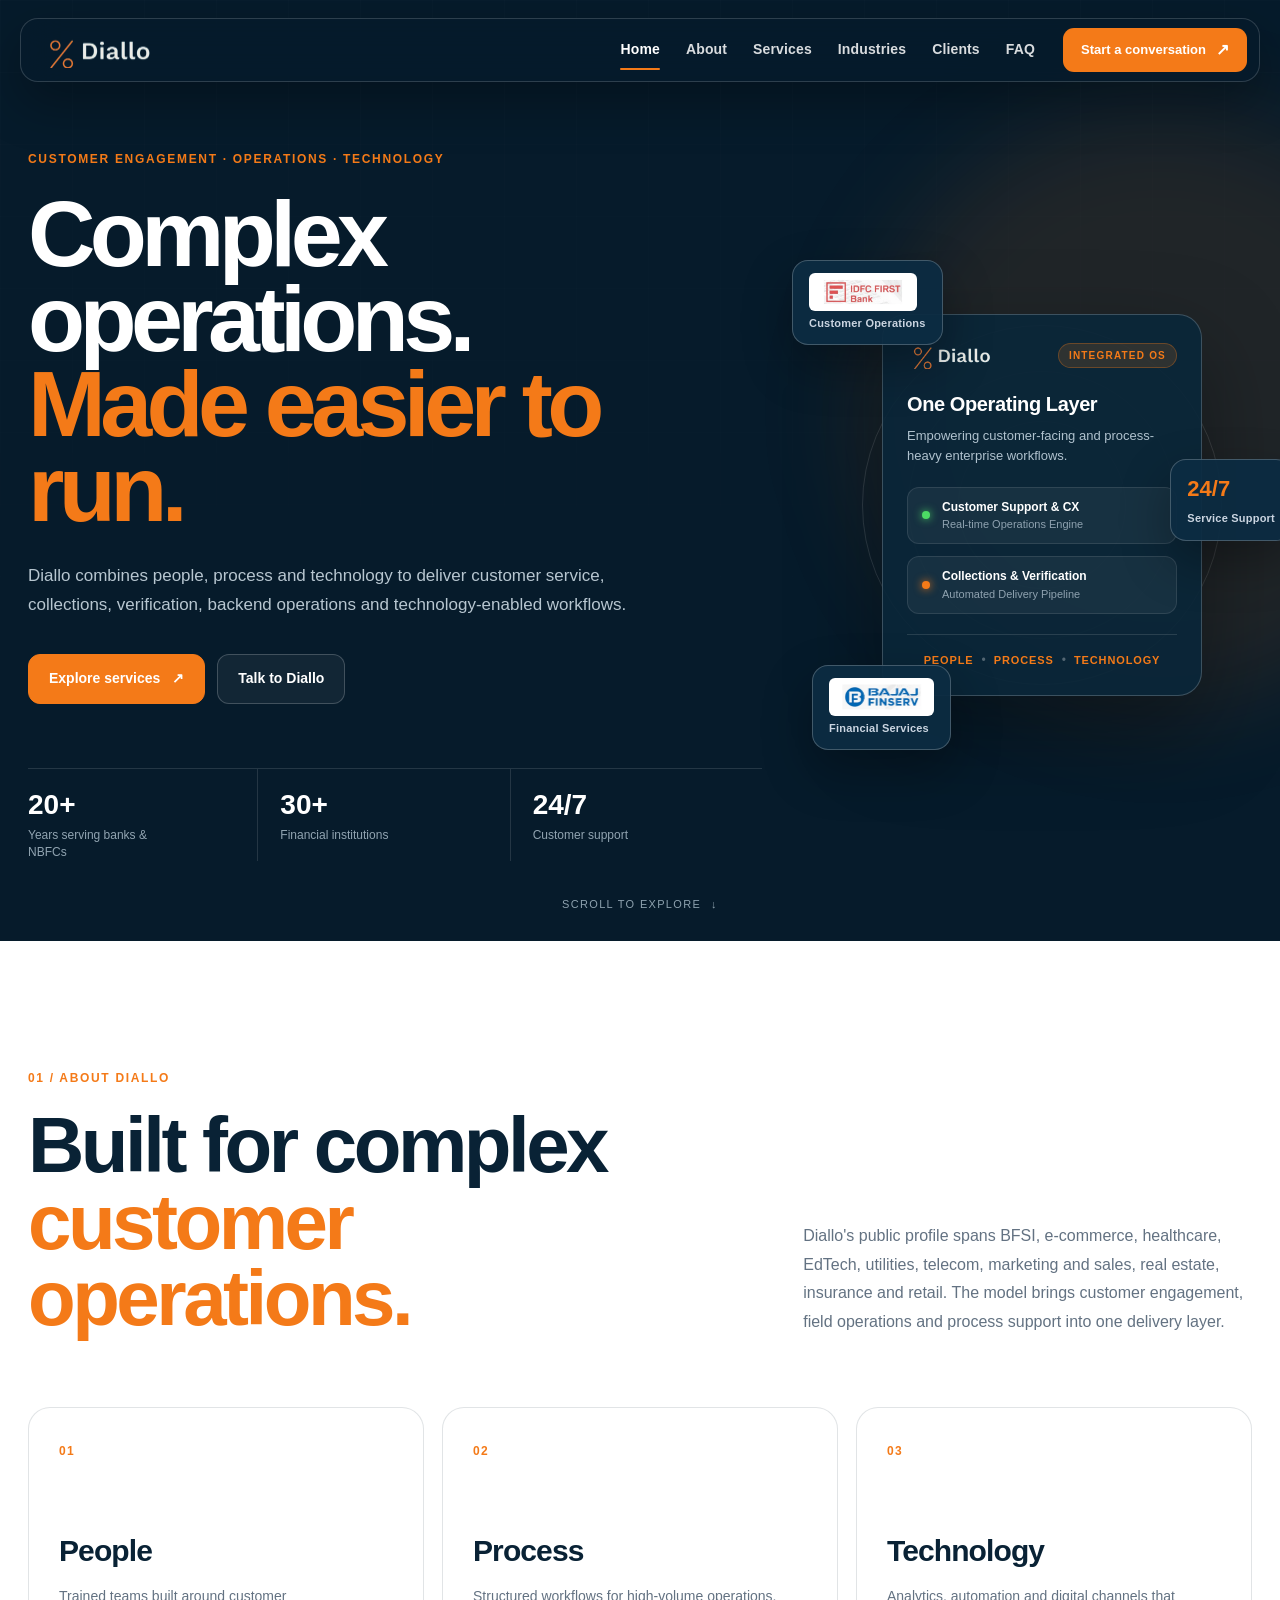
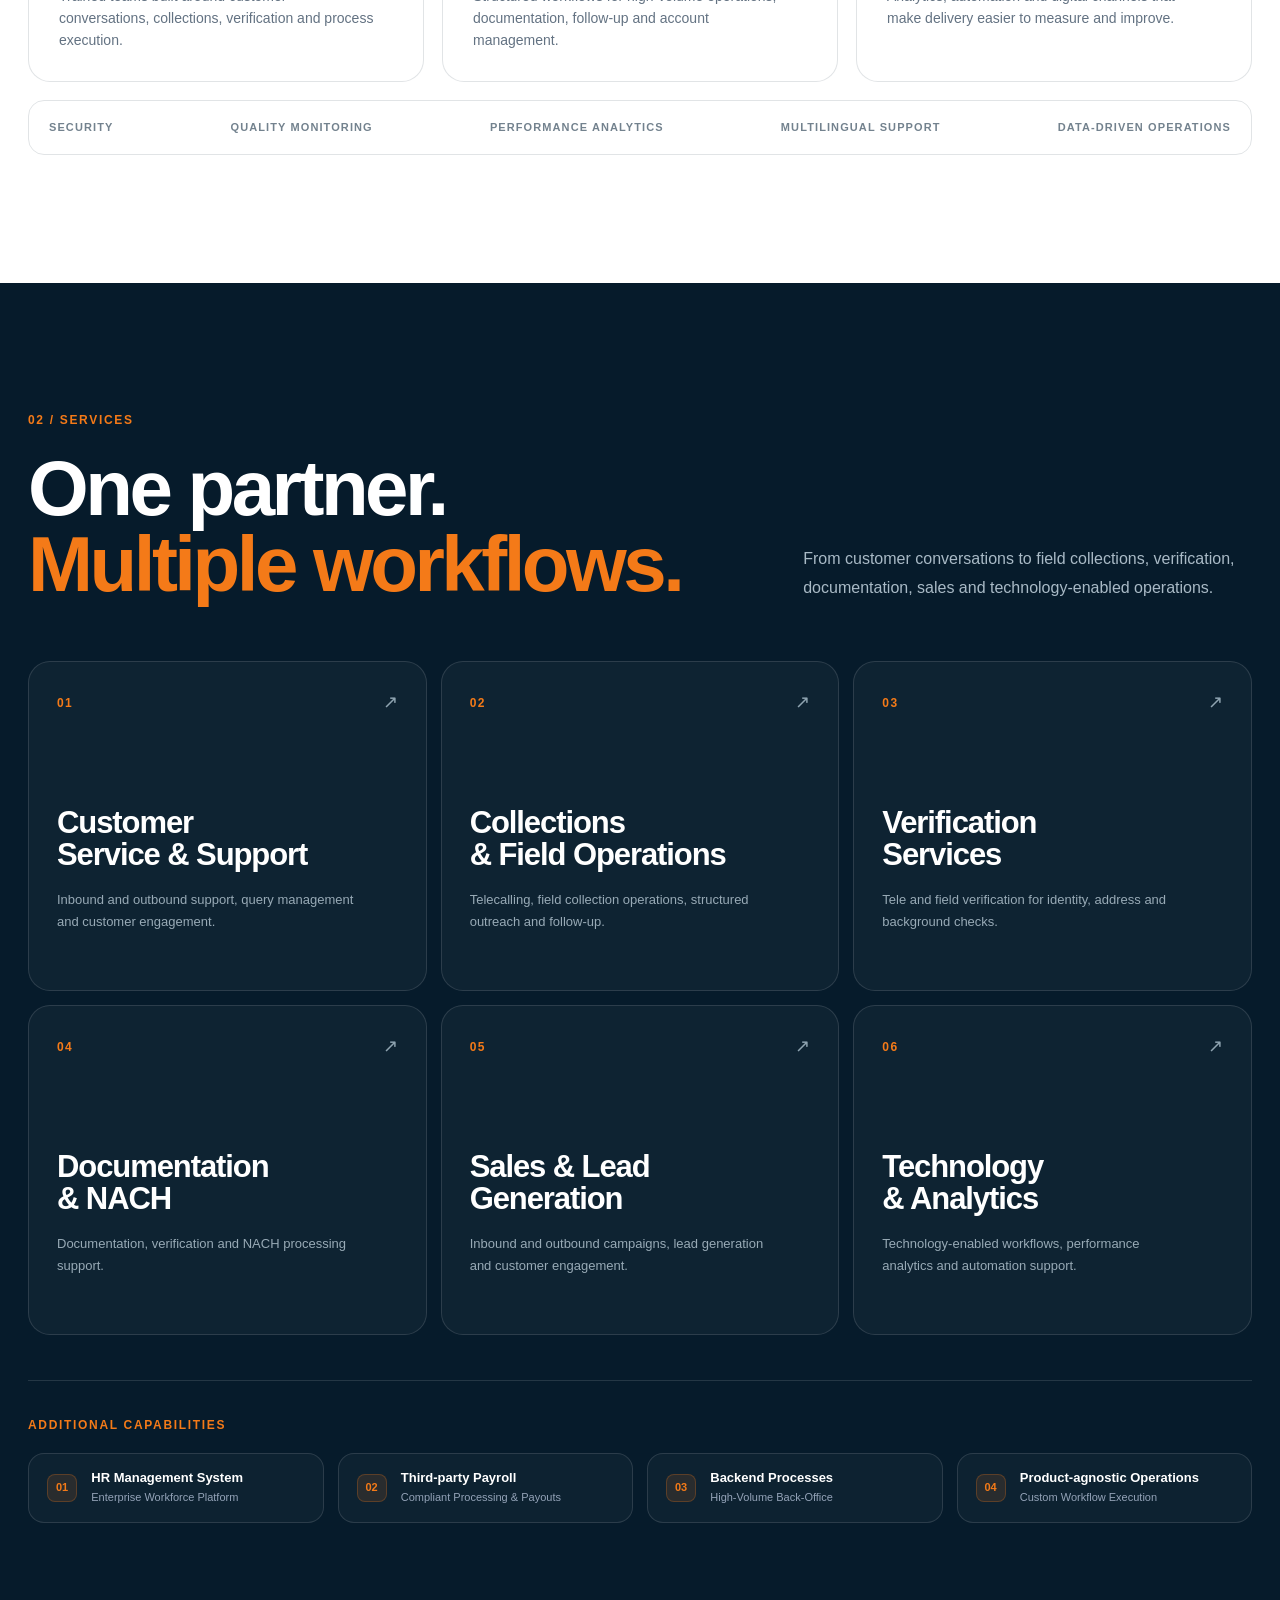
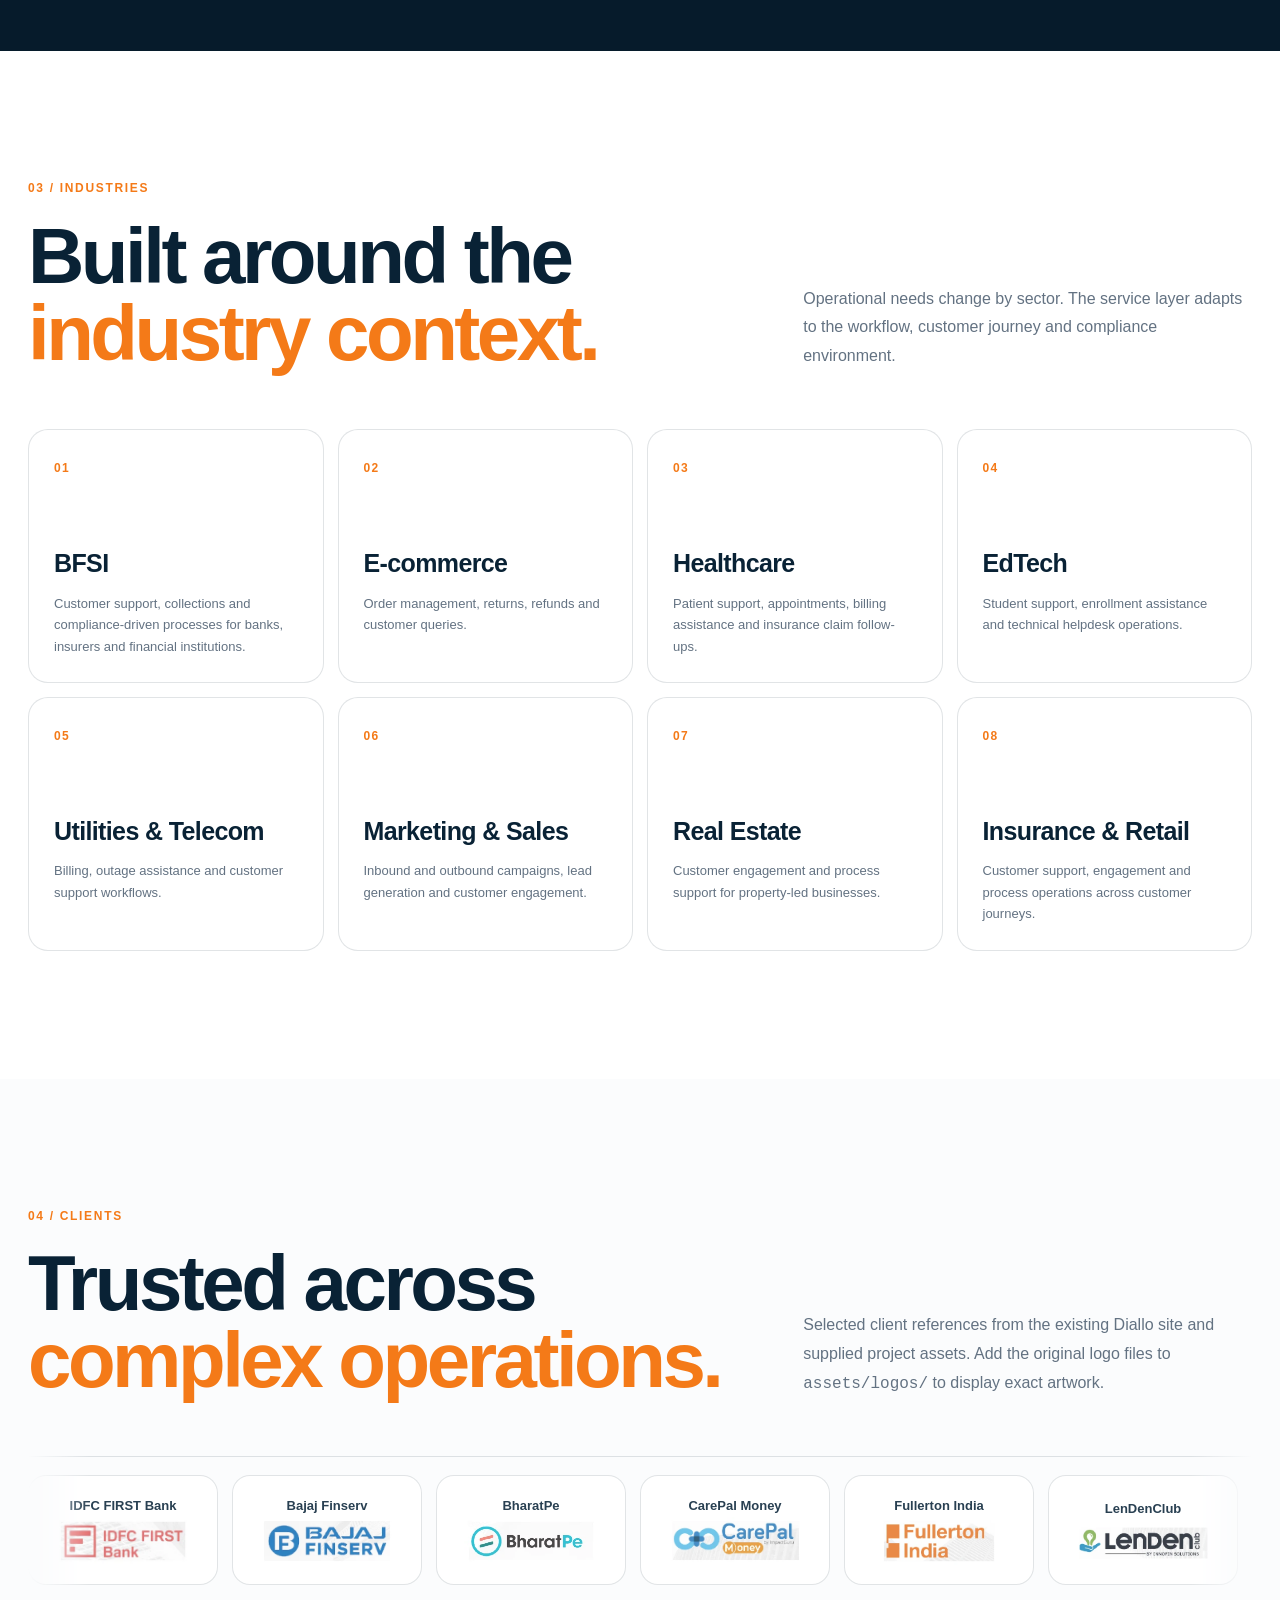
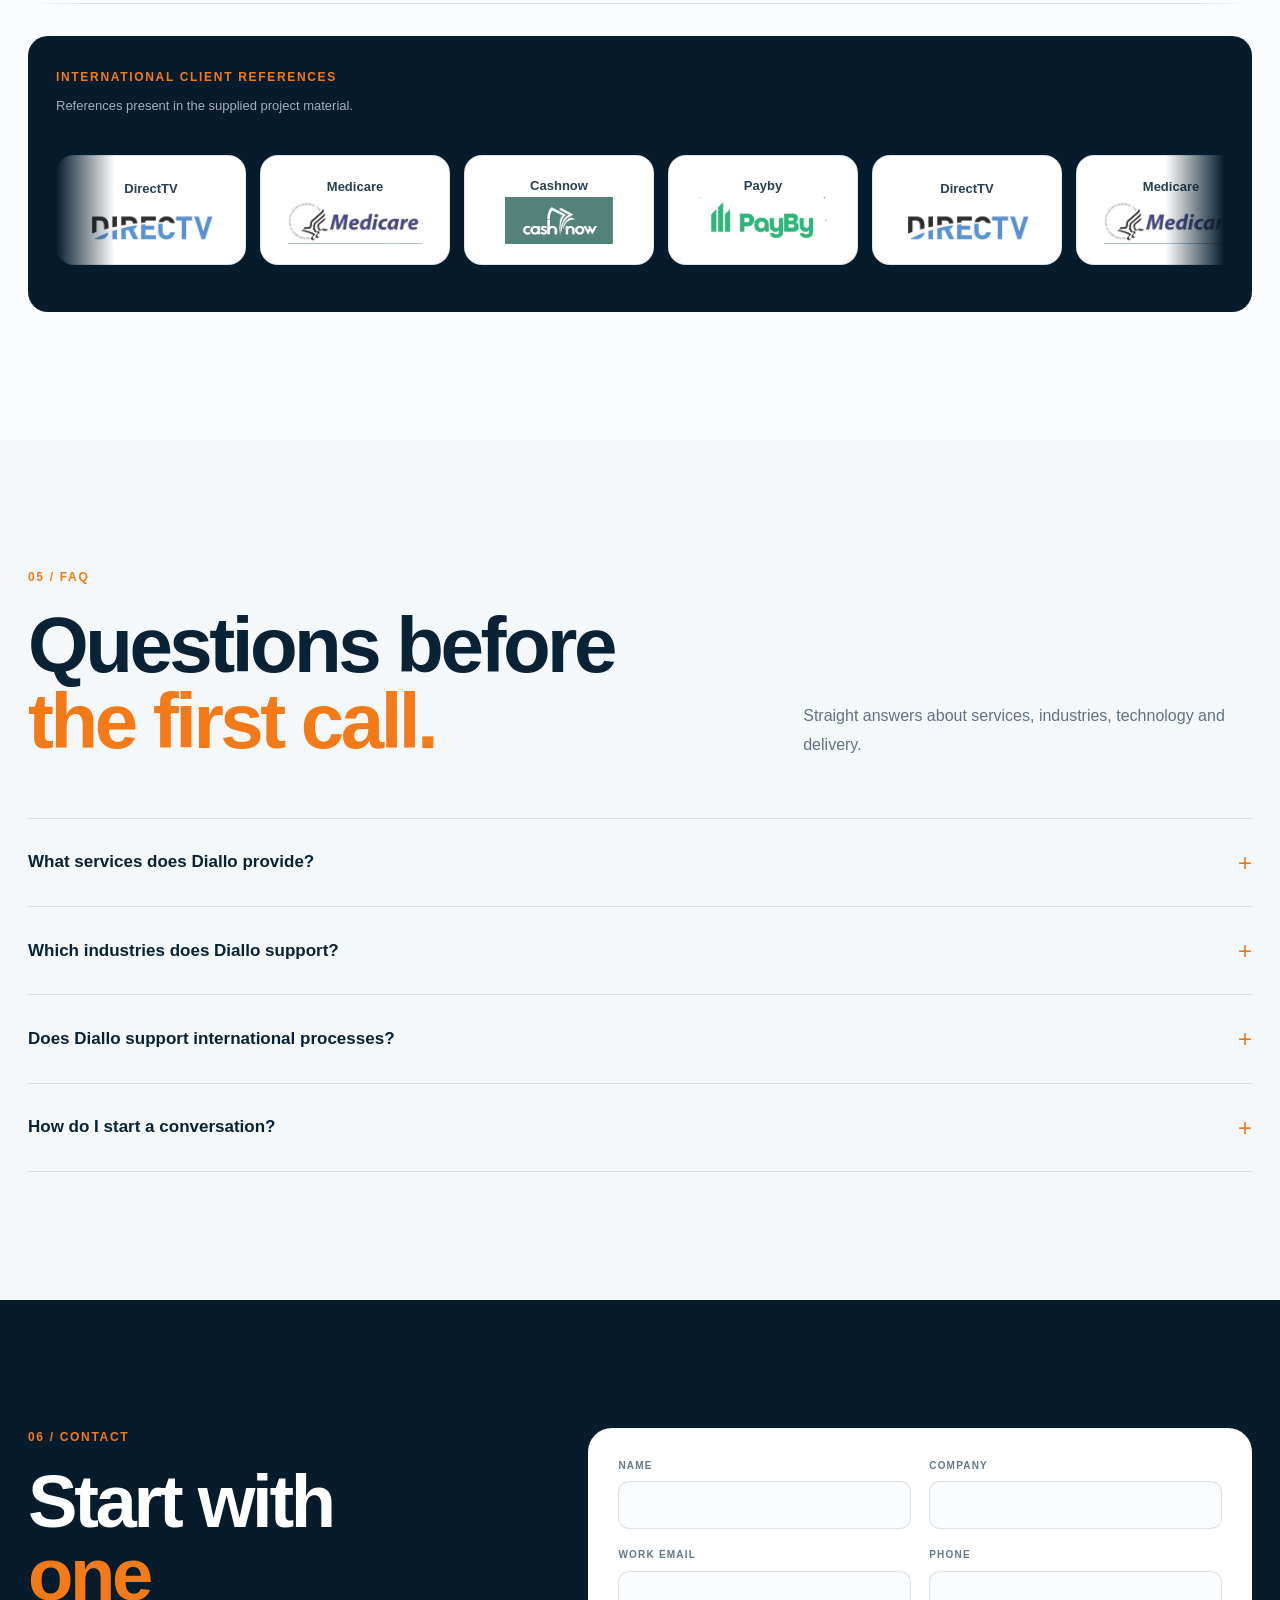
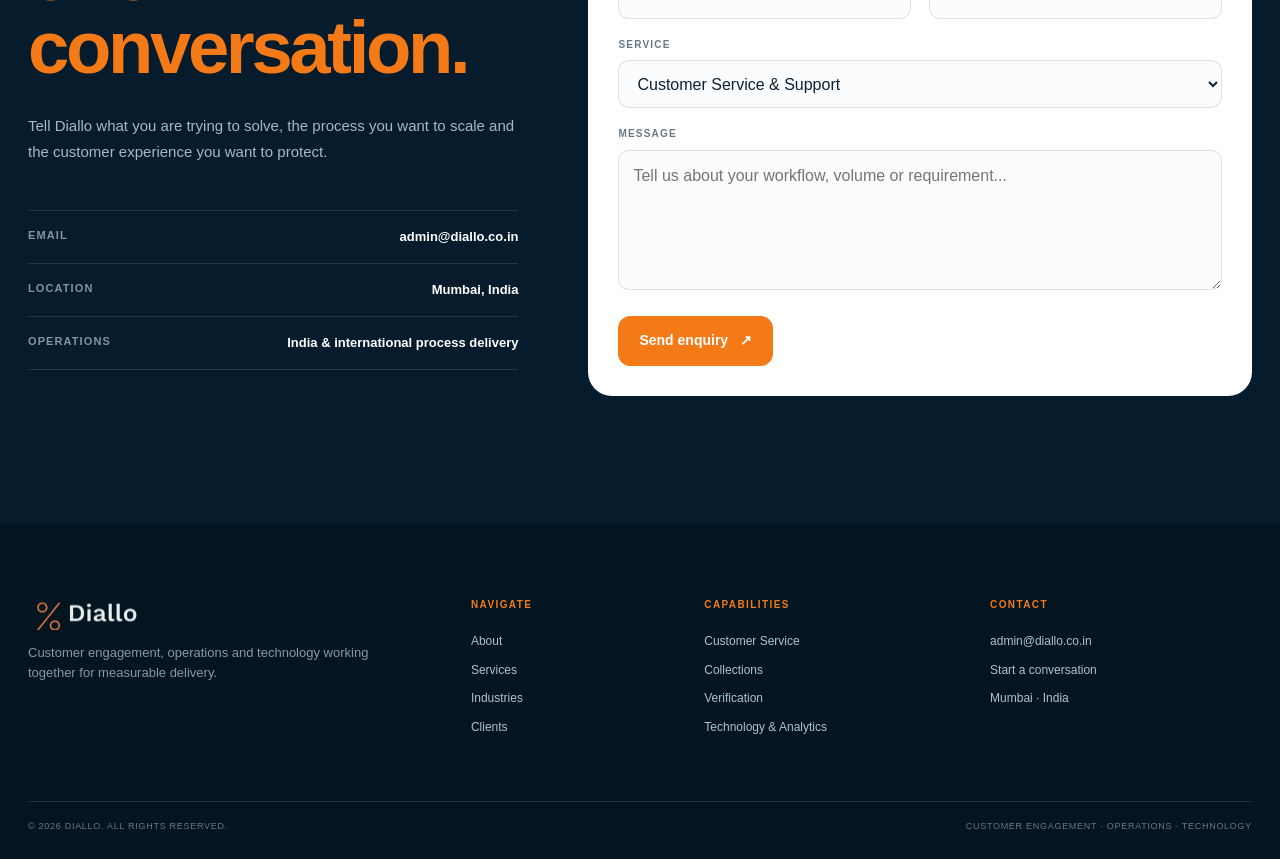
==== index.html @ 131e51a1 "first commit" ====
<!doctype html>
<html lang="en">

<head>
  <meta charset="utf-8">
  <meta name="viewport" content="width=device-width,initial-scale=1">
  <meta name="description"
    content="Diallo delivers customer engagement, collections, verification, back-office and technology-enabled BPO operations across India and international processes.">
  <meta name="theme-color" content="#061b2b">
  <meta property="og:title" content="Diallo | Customer Engagement & Operations">
  <meta property="og:description"
    content="Customer engagement, operations and technology working together for measurable delivery.">
  <meta property="og:type" content="website">
  <title>Diallo | Customer Engagement & Operations</title>
  <link rel="icon" href="assets/diallo-favicon.svg">
  <link rel="preconnect" href="https://fonts.googleapis.com">
  <link rel="preconnect" href="https://fonts.gstatic.com" crossorigin>
  <link href="https://fonts.googleapis.com/css2?family=Plus+Jakarta+Sans:wght@400;500;600;700;800&display=swap" rel="stylesheet">
  <link rel="stylesheet" href="css/style.css">
</head>

<body>
  <div class="loader" aria-hidden="true">
    <div class="loader-inner">
      <div class="wordmark">DIALLO<span>.</span></div>
      <div class="loader-line"><i></i></div>
    </div>
  </div>

  <header class="site-header">
    <nav class="nav-shell" aria-label="Primary navigation">
      <a class="brand" href="#home" aria-label="Diallo home">
        <img src="assets/company-logos/diallo-logo-light.png" alt="Diallo">
      </a>

      <div class="nav-links">
        <a href="#home" data-scroll="home">Home</a>
        <a href="#about" data-scroll="about">About</a>
        <a href="#services" data-scroll="services">Services</a>
        <a href="#industries" data-scroll="industries">Industries</a>
        <a href="#clients" data-scroll="clients">Clients</a>
        <a href="#faq" data-scroll="faq">FAQ</a>
      </div>

      <a class="nav-cta" href="#contact">Start a conversation <span>↗</span></a>

      <button class="menu-button" type="button" aria-label="Open navigation" aria-expanded="false">
        <span></span><span></span><span></span>
      </button>
    </nav>
  </header>

  <div class="mobile-nav" aria-hidden="true">
    <button class="mobile-close" type="button" aria-label="Close navigation">×</button>
    <a href="#home">Home</a>
    <a href="#about">About</a>
    <a href="#services">Services</a>
    <a href="#industries">Industries</a>
    <a href="#clients">Clients</a>
    <a href="#faq">FAQ</a>
    <a href="#contact">Contact</a>
  </div>

  <main>
    <section id="home" class="hero">
      <div class="hero-grid"></div>
      <div class="hero-glow"></div>

      <div class="container hero-inner">
        <div class="hero-copy">
          <div class="eyebrow reveal">CUSTOMER ENGAGEMENT · OPERATIONS · TECHNOLOGY</div>
          <h1 class="hero-title reveal">
            Complex operations.<br>
            <span>Made easier to run.</span>
          </h1>
          <p class="hero-sub reveal">
            Diallo combines people, process and technology to deliver customer service,
            collections, verification, backend operations and technology-enabled workflows.
          </p>

          <div class="hero-actions reveal">
            <a class="btn btn-primary" href="#services">Explore services <span>↗</span></a>
            <a class="btn btn-ghost" href="#contact">Talk to Diallo</a>
          </div>

          <div class="hero-proof reveal">
            <div><strong>20+</strong><span>Years serving banks & NBFCs</span></div>
            <div><strong>30+</strong><span>Financial institutions</span></div>
            <div><strong>24/7</strong><span>Customer support</span></div>
          </div>
        </div>

        <div class="hero-side" aria-hidden="true">
          <div class="hero-orbit"></div>
          
          <div class="float-card float-card-one">
            <img src="assets/logos/idfc-first-bank.webp" alt="">
            <small>Customer Operations</small>
          </div>
          
          <div class="float-card float-card-two">
            <strong>24/7</strong>
            <small>Service Support</small>
          </div>
          
          <div class="float-card float-card-three">
            <img src="assets/logos/bajaj-finserv.webp" alt="">
            <small>Financial Services</small>
          </div>

          <div class="hero-panel">
            <div class="panel-header">
              <img src="assets/logos/diallo-light.png" alt="Diallo Logo" class="panel-logo">
              <span class="panel-badge">INTEGRATED OS</span>
            </div>
            <div class="panel-content">
              <div class="panel-title">One Operating Layer</div>
              <p class="panel-desc">Empowering customer-facing and process-heavy enterprise workflows.</p>
              
              <div class="panel-metrics">
                <div class="metric-item">
                  <span class="metric-status status-active"></span>
                  <div class="metric-info">
                    <strong>Customer Support & CX</strong>
                    <small>Real-time Operations Engine</small>
                  </div>
                </div>
                <div class="metric-item">
                  <span class="metric-status status-orange"></span>
                  <div class="metric-info">
                    <strong>Collections & Verification</strong>
                    <small>Automated Delivery Pipeline</small>
                  </div>
                </div>
              </div>
            </div>
            <div class="panel-rule"></div>
            <div class="panel-footer">
              <span class="pillar-tag">People</span>
              <span class="pillar-dot">•</span>
              <span class="pillar-tag">Process</span>
              <span class="pillar-dot">•</span>
              <span class="pillar-tag">Technology</span>
            </div>
          </div>
        </div>
      </div>

      <a class="scroll-cue" href="#about" aria-label="Scroll to About">Scroll to explore <span>↓</span></a>
    </section>

    <section id="about" class="section about-section">
      <div class="container">
        <div class="section-intro">
          <div>
            <div class="eyebrow reveal">01 / ABOUT DIALLO</div>
            <h2 class="section-title reveal">Built for complex<br><span>customer operations.</span></h2>
          </div>
          <p class="section-lead reveal">
            Diallo's public profile spans BFSI, e-commerce, healthcare, EdTech, utilities,
            telecom, marketing and sales, real estate, insurance and retail. The model brings
            customer engagement, field operations and process support into one delivery layer.
          </p>
        </div>

        <div class="about-grid">
          <article class="about-feature reveal">
            <span>01</span>
            <h3>People</h3>
            <p>Trained teams built around customer conversations, collections, verification and process execution.</p>
          </article>
          <article class="about-feature reveal">
            <span>02</span>
            <h3>Process</h3>
            <p>Structured workflows for high-volume operations, documentation, follow-up and account management.</p>
          </article>
          <article class="about-feature reveal">
            <span>03</span>
            <h3>Technology</h3>
            <p>Analytics, automation and digital channels that make delivery easier to measure and improve.</p>
          </article>
        </div>

        <div class="trust-strip reveal">
          <span>SECURITY</span>
          <span>QUALITY MONITORING</span>
          <span>PERFORMANCE ANALYTICS</span>
          <span>MULTILINGUAL SUPPORT</span>
          <span>DATA-DRIVEN OPERATIONS</span>
        </div>
      </div>
    </section>

    <section id="services" class="section section-dark">
      <div class="container">
        <div class="section-intro section-intro-dark">
          <div>
            <div class="eyebrow reveal">02 / SERVICES</div>
            <h2 class="section-title reveal">One partner.<br><span>Multiple workflows.</span></h2>
          </div>
          <p class="section-lead reveal">
            From customer conversations to field collections, verification, documentation,
            sales and technology-enabled operations.
          </p>
        </div>

        <div class="service-grid">
          <a class="service-card reveal" href="#contact">
            <span class="card-number">01</span><span class="card-arrow">↗</span>
            <h3>Customer<br>Service & Support</h3>
            <p>Inbound and outbound support, query management and customer engagement.</p>
          </a>
          <a class="service-card reveal" href="#contact">
            <span class="card-number">02</span><span class="card-arrow">↗</span>
            <h3>Collections<br>& Field Operations</h3>
            <p>Telecalling, field collection operations, structured outreach and follow-up.</p>
          </a>
          <a class="service-card reveal" href="#contact">
            <span class="card-number">03</span><span class="card-arrow">↗</span>
            <h3>Verification<br>Services</h3>
            <p>Tele and field verification for identity, address and background checks.</p>
          </a>
          <a class="service-card reveal" href="#contact">
            <span class="card-number">04</span><span class="card-arrow">↗</span>
            <h3>Documentation<br>& NACH</h3>
            <p>Documentation, verification and NACH processing support.</p>
          </a>
          <a class="service-card reveal" href="#contact">
            <span class="card-number">05</span><span class="card-arrow">↗</span>
            <h3>Sales & Lead<br>Generation</h3>
            <p>Inbound and outbound campaigns, lead generation and customer engagement.</p>
          </a>
          <a class="service-card reveal" href="#contact">
            <span class="card-number">06</span><span class="card-arrow">↗</span>
            <h3>Technology<br>& Analytics</h3>
            <p>Technology-enabled workflows, performance analytics and automation support.</p>
          </a>
        </div>

        <div class="service-secondary reveal">
          <span class="secondary-title">Additional capabilities</span>
          <div class="capability-boxes">
            <div class="capability-box">
              <span class="cap-tag">01</span>
              <div class="cap-text">
                <strong>HR Management System</strong>
                <small>Enterprise Workforce Platform</small>
              </div>
            </div>
            <div class="capability-box">
              <span class="cap-tag">02</span>
              <div class="cap-text">
                <strong>Third-party Payroll</strong>
                <small>Compliant Processing & Payouts</small>
              </div>
            </div>
            <div class="capability-box">
              <span class="cap-tag">03</span>
              <div class="cap-text">
                <strong>Backend Processes</strong>
                <small>High-Volume Back-Office</small>
              </div>
            </div>
            <div class="capability-box">
              <span class="cap-tag">04</span>
              <div class="cap-text">
                <strong>Product-agnostic Operations</strong>
                <small>Custom Workflow Execution</small>
              </div>
            </div>
          </div>
        </div>
      </div>
    </section>

    <section id="industries" class="section">
      <div class="container">
        <div class="section-intro">
          <div>
            <div class="eyebrow reveal">03 / INDUSTRIES</div>
            <h2 class="section-title reveal">Built around the<br><span>industry context.</span></h2>
          </div>
          <p class="section-lead reveal">
            Operational needs change by sector. The service layer adapts to the workflow,
            customer journey and compliance environment.
          </p>
        </div>

        <div class="industry-grid">
          <article class="industry-card reveal"><span>01</span>
            <h3>BFSI</h3>
            <p>Customer support, collections and compliance-driven processes for banks, insurers and financial
              institutions.</p>
          </article>
          <article class="industry-card reveal"><span>02</span>
            <h3>E-commerce</h3>
            <p>Order management, returns, refunds and customer queries.</p>
          </article>
          <article class="industry-card reveal"><span>03</span>
            <h3>Healthcare</h3>
            <p>Patient support, appointments, billing assistance and insurance claim follow-ups.</p>
          </article>
          <article class="industry-card reveal"><span>04</span>
            <h3>EdTech</h3>
            <p>Student support, enrollment assistance and technical helpdesk operations.</p>
          </article>
          <article class="industry-card reveal"><span>05</span>
            <h3>Utilities & Telecom</h3>
            <p>Billing, outage assistance and customer support workflows.</p>
          </article>
          <article class="industry-card reveal"><span>06</span>
            <h3>Marketing & Sales</h3>
            <p>Inbound and outbound campaigns, lead generation and customer engagement.</p>
          </article>
          <article class="industry-card reveal"><span>07</span>
            <h3>Real Estate</h3>
            <p>Customer engagement and process support for property-led businesses.</p>
          </article>
          <article class="industry-card reveal"><span>08</span>
            <h3>Insurance & Retail</h3>
            <p>Customer support, engagement and process operations across customer journeys.</p>
          </article>
        </div>
      </div>
    </section>

    <section id="clients" class="section clients-section">
      <div class="container">
        <div class="section-intro">
          <div>
            <div class="eyebrow reveal">04 / CLIENTS</div>
            <h2 class="section-title reveal">Trusted across<br><span>complex operations.</span></h2>
          </div>
          <p class="section-lead reveal">
            Selected client references from the existing Diallo site and supplied project assets.
            Add the original logo files to <code>assets/logos/</code> to display exact artwork.
          </p>
        </div>

        <div class="marquee-window reveal" aria-label="Client references">
          <div class="marquee-track">
            <div class="marquee-set">
              <div class="client-pill"><span class="client-fallback">IDFC FIRST Bank</span><img
                  src="assets/logos/idfc-first-bank.webp" alt="IDFC FIRST Bank"></div>
              <div class="client-pill"><span class="client-fallback">Bajaj Finserv</span><img
                  src="assets/logos/bajaj-finserv.webp" alt="Bajaj Finserv"></div>
              <div class="client-pill"><span class="client-fallback">BharatPe</span><img
                  src="assets/logos/bharatpe.webp" alt="BharatPe"></div>
              <div class="client-pill"><span class="client-fallback">CarePal Money</span><img
                  src="assets/logos/carepal-money.webp" alt="CarePal Money"></div>
              <div class="client-pill"><span class="client-fallback">Fullerton India</span><img
                  src="assets/logos/fullerton-india.webp" alt="Fullerton India"></div>
              <div class="client-pill"><span class="client-fallback">LenDenClub</span><img
                  src="assets/logos/lendenclub.webp" alt="LenDenClub"></div>
              <div class="client-pill"><span class="client-fallback">Kredit Konsultant</span><img
                  src="assets/logos/kredit-konsultant.webp" alt="Kredit Konsultant"></div>
              <div class="client-pill"><span class="client-fallback">Navi</span><img src="assets/logos/navi.webp"
                  alt="Navi"></div>
              <div class="client-pill"><span class="client-fallback">L&T Finance</span><img
                  src="assets/logos/l-t-finance.webp" alt="L&T Finance"></div>
              <div class="client-pill"><span class="client-fallback">FatakPay</span><img
                  src="assets/logos/fatakpay.webp" alt="FatakPay"></div>
              <div class="client-pill"><span class="client-fallback">Kalyan Jewellers</span><img
                  src="assets/logos/kalyan-jewellers.webp" alt="Kalyan Jewellers"></div>
              <div class="client-pill"><span class="client-fallback">Home Credit</span><img
                  src="assets/logos/home-credit.webp" alt="Home Credit"></div>
            </div>
            <div class="marquee-set" aria-hidden="true">
              <div class="client-pill"><span class="client-fallback">IDFC FIRST Bank</span><img
                  src="assets/logos/idfc-first-bank.webp" alt=""></div>
              <div class="client-pill"><span class="client-fallback">Bajaj Finserv</span><img
                  src="assets/logos/bajaj-finserv.webp" alt=""></div>
              <div class="client-pill"><span class="client-fallback">BharatPe</span><img
                  src="assets/logos/bharatpe.webp" alt=""></div>
              <div class="client-pill"><span class="client-fallback">CarePal Money</span><img
                  src="assets/logos/carepal-money.webp" alt=""></div>
              <div class="client-pill"><span class="client-fallback">Fullerton India</span><img
                  src="assets/logos/fullerton-india.webp" alt=""></div>
              <div class="client-pill"><span class="client-fallback">LenDenClub</span><img
                  src="assets/logos/lendenclub.webp" alt=""></div>
              <div class="client-pill"><span class="client-fallback">Kredit Konsultant</span><img
                  src="assets/logos/kredit-konsultant.webp" alt=""></div>
              <div class="client-pill"><span class="client-fallback">Navi</span><img src="assets/logos/navi.webp"
                  alt=""></div>
              <div class="client-pill"><span class="client-fallback">L&T Finance</span><img
                  src="assets/logos/l-t-finance.webp" alt=""></div>
              <div class="client-pill"><span class="client-fallback">FatakPay</span><img
                  src="assets/logos/fatakpay.webp" alt=""></div>
              <div class="client-pill"><span class="client-fallback">Kalyan Jewellers</span><img
                  src="assets/logos/kalyan-jewellers.webp" alt=""></div>
              <div class="client-pill"><span class="client-fallback">Home Credit</span><img
                  src="assets/logos/home-credit.webp" alt=""></div>
            </div>
          </div>
        </div>

        <div class="international reveal">
          <div>
            <span class="eyebrow">INTERNATIONAL CLIENT REFERENCES</span>
            <p>References present in the supplied project material.</p>
          </div>
          <div class="marquee-window reveal" aria-label="International client references">
            <div class="marquee-track">
              <div class="marquee-set">
                <div class="client-pill"><span class="client-fallback">DirectTV</span><img
                    src="assets/logos/Directtv.png" alt="DirectTV"></div>
                <div class="client-pill"><span class="client-fallback">Medicare</span><img
                    src="assets/logos/medicare.png" alt="Medicare"></div>
                <div class="client-pill"><span class="client-fallback">Cashnow</span><img
                    src="assets/logos/cashnow.png" alt="Cashnow"></div>
                <div class="client-pill"><span class="client-fallback">Payby</span><img
                    src="assets/logos/Payby.png" alt="Payby"></div>
              </div>
              <div class="marquee-set" aria-hidden="true">
                <div class="client-pill"><span class="client-fallback">DirectTV</span><img
                    src="assets/logos/Directtv.png" alt=""></div>
                <div class="client-pill"><span class="client-fallback">Medicare</span><img
                    src="assets/logos/medicare.png" alt=""></div>
                <div class="client-pill"><span class="client-fallback">Cashnow</span><img
                    src="assets/logos/cashnow.png" alt=""></div>
                <div class="client-pill"><span class="client-fallback">Payby</span><img
                    src="assets/logos/Payby.png" alt=""></div>
              </div>
            </div>
          </div>
        </div>
      </div>
    </section>

    <section id="faq" class="section section-soft">
      <div class="container">
        <div class="section-intro">
          <div>
            <div class="eyebrow reveal">05 / FAQ</div>
            <h2 class="section-title reveal">Questions before<br><span>the first call.</span></h2>
          </div>
          <p class="section-lead reveal">Straight answers about services, industries, technology and delivery.</p>
        </div>

        <div class="faq-list">
          <div class="faq-item reveal">
            <button class="faq-q" type="button" aria-expanded="false">What services does Diallo
              provide?<span>+</span></button>
            <div class="faq-a">
              <p>Customer service, collections, verification, documentation and NACH processing, HR management, sales
                and lead generation, backend processes and technology-enabled operations.</p>
            </div>
          </div>
          <div class="faq-item reveal">
            <button class="faq-q" type="button" aria-expanded="false">Which industries does Diallo
              support?<span>+</span></button>
            <div class="faq-a">
              <p>BFSI, e-commerce, healthcare, EdTech, utilities, telecom, marketing and sales, real estate, insurance
                and retail.</p>
            </div>
          </div>
          <div class="faq-item reveal">
            <button class="faq-q" type="button" aria-expanded="false">Does Diallo support international
              processes?<span>+</span></button>
            <div class="faq-a">
              <p>The supplied project material includes international client references such as DirectTV, Medicare,
                Cashnow and Payby.</p>
            </div>
          </div>
          <div class="faq-item reveal">
            <button class="faq-q" type="button" aria-expanded="false">How do I start a
              conversation?<span>+</span></button>
            <div class="faq-a">
              <p>Use the contact section below or email <a href="mailto:admin@diallo.co.in">admin@diallo.co.in</a> with
                the workflow, scale and requirement.</p>
            </div>
          </div>
        </div>
      </div>
    </section>

    <section id="contact" class="section contact-section">
      <div class="container contact-grid">
        <div class="contact-copy reveal">
          <div class="eyebrow">06 / CONTACT</div>
          <h2 class="section-title">Start with<br><span>one conversation.</span></h2>
          <p>Tell Diallo what you are trying to solve, the process you want to scale and the customer experience you
            want to protect.</p>

          <div class="contact-details">
            <div><span>Email</span><a href="mailto:admin@diallo.co.in">admin@diallo.co.in</a></div>
            <div><span>Location</span><strong>Mumbai, India</strong></div>
            <div><span>Operations</span><strong>India & international process delivery</strong></div>
          </div>
        </div>

        <div class="form-card reveal">
          <form id="contactForm">
            <div class="form-grid">
              <label class="field"><span>Name</span><input name="name" autocomplete="name" required></label>
              <label class="field"><span>Company</span><input name="company" autocomplete="organization"></label>
              <label class="field"><span>Work email</span><input name="email" type="email" autocomplete="email"
                  required></label>
              <label class="field"><span>Phone</span><input name="phone" type="tel" autocomplete="tel"></label>
              <label class="field full"><span>Service</span>
                <select name="service">
                  <option>Customer Service & Support</option>
                  <option>Collections & Field Operations</option>
                  <option>Verification Services</option>
                  <option>Documentation & NACH</option>
                  <option>Sales & Lead Generation</option>
                  <option>Technology & Analytics</option>
                  <option>Other</option>
                </select>
              </label>
              <label class="field full"><span>Message</span><textarea name="message" required
                  placeholder="Tell us about your workflow, volume or requirement..."></textarea></label>
            </div>
            <div class="form-actions">
              <button class="btn btn-primary" type="submit">Send enquiry <span>↗</span></button>
              <p id="formStatus" class="form-status" hidden></p>
            </div>
          </form>
        </div>
      </div>
    </section>
  </main>

  <footer class="footer">
    <div class="container">
      <div class="footer-top">
        <div>
          <a class="brand footer-brand" href="#home"><img src="assets/company-logos/diallo-logo-light.png"
              alt="Diallo"></a>
          <p>Customer engagement, operations and technology working together for measurable delivery.</p>
        </div>
        <div>
          <h4>Navigate</h4>
          <a href="#about">About</a><a href="#services">Services</a><a href="#industries">Industries</a><a
            href="#clients">Clients</a>
        </div>
        <div>
          <h4>Capabilities</h4>
          <a href="#services">Customer Service</a><a href="#services">Collections</a><a
            href="#services">Verification</a><a href="#services">Technology & Analytics</a>
        </div>
        <div>
          <h4>Contact</h4>
          <a href="mailto:admin@diallo.co.in">admin@diallo.co.in</a>
          <a href="#contact">Start a conversation</a>
          <span>Mumbai · India</span>
        </div>
      </div>
      <div class="footer-bottom">
        <span>© 2026 Diallo. All rights reserved.</span>
        <span>Customer Engagement · Operations · Technology</span>
      </div>
    </div>
  </footer>

  <script src="js/main.js"></script>
</body>

</html>
---- css/style.css ----
:root{
  --navy:#061b2b;
  --navy-2:#0a2639;
  --ink:#092235;
  --muted:#637282;
  --paper:#f7f9fb;
  --white:#fff;
  --orange:#f47a18;
  --orange-2:#ff9640;
  --line:rgba(9,34,53,.12);
  --dark-line:rgba(255,255,255,.12);
  --glass:rgba(255,255,255,.08);
  --max:1240px;
  --pad:28px;
  --ease:cubic-bezier(.2,.8,.2,1);
}
*{box-sizing:border-box}
html{scroll-behavior:smooth;scroll-padding-top:110px}
body{
  margin:0;
  background:var(--white);
  color:var(--ink);
  font-family:-apple-system,BlinkMacSystemFont,"Segoe UI",Roboto,Helvetica,Arial,sans-serif;
  line-height:1.55;
  overflow-x:hidden;
  -webkit-font-smoothing:antialiased;
  -moz-osx-font-smoothing:grayscale;
  text-rendering:optimizeLegibility;
}
body.loaded .loader{opacity:0;visibility:hidden;pointer-events:none}
a{color:inherit;text-decoration:none}
button,input,select,textarea{font:inherit}
button{cursor:pointer}
img{max-width:100%;display:block}
.container{width:min(calc(100% - var(--pad)*2),var(--max));margin-inline:auto}
.section{padding:clamp(88px,10vw,138px) 0}
.section-soft{background:#f5f8fa}
.section-dark{background:var(--navy);color:#fff}
.eyebrow{font-size:12px;letter-spacing:.14em;font-weight:700;color:var(--orange);text-transform:uppercase}
.section-intro{display:grid;grid-template-columns:minmax(0,1.1fr) minmax(280px,.7fr);gap:70px;align-items:end;margin-bottom:58px}
.section-intro-dark{color:#fff}
.section-lead{margin:0;max-width:540px;color:var(--muted);font-size:16px;line-height:1.8}
.section-intro-dark .section-lead{color:#a9bac6}
.section-title{margin:20px 0 0;font-size:clamp(48px,6.1vw,82px);line-height:.98;letter-spacing:-.045em;font-weight:650}
.section-title span{color:var(--orange)}
.reveal{opacity:0;transform:translateY(24px);transition:opacity .75s var(--ease),transform .75s var(--ease)}
.reveal.seen{opacity:1;transform:none}

/* Loader */
.loader{position:fixed;inset:0;background:var(--navy);display:grid;place-items:center;z-index:5000;transition:.55s ease}
.loader-inner{width:170px}
.wordmark{color:#fff;font-weight:800;letter-spacing:.18em;font-size:20px}
.wordmark span{color:var(--orange)}
.loader-line{height:2px;background:rgba(255,255,255,.15);margin-top:16px;overflow:hidden}
.loader-line i{display:block;height:100%;background:var(--orange);animation:load 1.2s ease forwards}
@keyframes load{from{width:0}to{width:100%}}

/* Navigation */
.site-header{position:fixed;top:18px;left:0;right:0;z-index:1000;pointer-events:none}
.nav-shell{
  pointer-events:auto;
  width:min(calc(100% - 36px),var(--max));
  margin:auto;
  height:64px;
  padding:0 12px 0 20px;
  display:flex;
  align-items:center;
  gap:28px;
  background:rgba(6,27,43,.72);
  backdrop-filter:blur(20px);
  -webkit-backdrop-filter:blur(20px);
  border:1px solid rgba(255,255,255,.16);
  border-radius:18px;
  box-shadow:0 20px 50px rgba(0,0,0,.3);
  transform:translateZ(0);
}
.brand{display:inline-flex;align-items:center;gap:10px;font-weight:800;letter-spacing:.12em;color:#fff;font-size:15px;white-space:nowrap}
.brand-mark{width:30px;height:30px;border:1px solid rgba(255,255,255,.35);display:grid;place-items:center;border-radius:9px;color:var(--orange);font-weight:900;letter-spacing:0}
.brand img{width:110px;height:auto;max-height:38px;object-fit:contain}
.float-card img{display:block;width:108px;height:38px;object-fit:contain;background:#fff;border-radius:6px;padding:4px}
.float-card-three img{width:105px}

.nav-links{display:flex;align-items:center;gap:26px;margin-left:auto}
.nav-links a{color:rgba(255,255,255,.85);font-size:14px;font-weight:600;letter-spacing:.01em;transition:.2s ease}
.nav-links a:hover,.nav-links a.active{color:#fff}
.nav-links a.active{position:relative}
.nav-links a.active:after{content:"";position:absolute;left:0;right:0;bottom:-9px;height:2px;background:var(--orange);border-radius:99px}
.nav-cta{height:44px;padding:0 18px;display:inline-flex;align-items:center;gap:10px;background:var(--orange);color:#fff;border-radius:11px;font-size:13px;font-weight:700;white-space:nowrap}
.nav-cta span{font-size:16px}
.menu-button{display:none;margin-left:auto;border:0;background:transparent;padding:8px}
.menu-button span{display:block;width:23px;height:2px;background:#fff;margin:5px 0}
.mobile-nav{display:none}

/* Hero */
.hero{min-height:850px;background:var(--navy);color:#fff;position:relative;overflow:hidden;display:flex;align-items:center;padding:150px 0 80px}
.hero-grid{position:absolute;inset:0;opacity:.18;background-image:linear-gradient(rgba(255,255,255,.06) 1px,transparent 1px),linear-gradient(90deg,rgba(255,255,255,.06) 1px,transparent 1px);background-size:72px 72px;mask-image:linear-gradient(to bottom,black,transparent 85%)}
.hero-glow{position:absolute;width:600px;height:600px;right:-180px;top:110px;border-radius:50%;background:rgba(244,122,24,.11);filter:blur(50px)}
.hero-inner{display:grid;grid-template-columns:minmax(0,1fr) 420px;gap:70px;align-items:center;position:relative;z-index:2}
.hero-title{font-size:clamp(58px,7.3vw,104px);line-height:.91;letter-spacing:-.06em;font-weight:650;margin:22px 0 30px;max-width:950px}
.hero-title span{color:var(--orange)}
.hero-sub{max-width:650px;color:#b7c6d0;font-size:17px;line-height:1.75;margin:0}
.hero-actions{display:flex;gap:12px;align-items:center;margin-top:34px}
.btn{min-height:50px;padding:0 20px;border-radius:12px;display:inline-flex;align-items:center;justify-content:center;gap:12px;font-size:14px;font-weight:700;border:1px solid var(--line);transition:transform .25s var(--ease),background .25s,border-color .25s,color .25s}
.btn:hover{transform:translateY(-2px)}
.btn-primary{background:var(--orange);border-color:var(--orange);color:#fff}
.btn-primary:hover{background:#ff8c2a}
.btn-ghost{border-color:rgba(255,255,255,.2);color:#fff;background:rgba(255,255,255,.05)}
.btn-ghost:hover{background:rgba(255,255,255,.1)}
.hero-proof{display:flex;gap:0;margin-top:64px;border-top:1px solid var(--dark-line);max-width:760px}
.hero-proof div{flex:1;padding:22px 22px 0 0}
.hero-proof div+div{padding-left:22px;border-left:1px solid var(--dark-line)}
.hero-proof strong{display:block;font-size:28px;line-height:1;color:#fff}
.hero-proof span{display:block;color:#91a4b1;font-size:12px;line-height:1.4;margin-top:8px;max-width:150px}
.hero-side{position:relative;min-height:460px;display:grid;place-items:center}
.hero-orbit{width:360px;height:360px;border:1px solid rgba(255,255,255,.13);border-radius:50%;position:absolute}
.hero-orbit:before,.hero-orbit:after{content:"";position:absolute;border-radius:50%;border:1px solid rgba(255,255,255,.08)}
.hero-orbit:before{inset:45px}.hero-orbit:after{inset:95px}

.hero-panel{
  position:relative;
  width:320px;
  min-height:360px;
  padding:26px 24px;
  background:rgba(10,38,57,.92);
  border:1px solid rgba(255,255,255,.2);
  border-radius:24px;
  box-shadow:0 35px 90px rgba(0,0,0,.35);
  display:flex;
  flex-direction:column;
  justify-content:space-between;
  z-index:2;
}
.panel-header{display:flex;align-items:center;justify-content:space-between;margin-bottom:20px}
.panel-logo{height:28px;width:auto;object-fit:contain}
.panel-badge{
  font-size:10px;
  letter-spacing:.12em;
  font-weight:700;
  color:var(--orange);
  background:rgba(244,122,24,.15);
  border:1px solid rgba(244,122,24,.3);
  padding:4px 10px;
  border-radius:20px;
}
.panel-title{font-size:20px;font-weight:700;color:#fff;letter-spacing:-.02em;margin-bottom:6px}
.panel-desc{color:#b0c2ce;font-size:13px;line-height:1.55;margin:0 0 20px}
.panel-metrics{display:flex;flex-direction:column;gap:12px}
.metric-item{
  display:flex;
  align-items:center;
  gap:12px;
  padding:10px 14px;
  background:rgba(255,255,255,.05);
  border:1px solid rgba(255,255,255,.1);
  border-radius:12px;
}
.metric-status{width:8px;height:8px;border-radius:50%;background:#4cd964;box-shadow:0 0 8px #4cd964;flex-shrink:0}
.metric-status.status-orange{background:var(--orange);box-shadow:0 0 8px var(--orange)}
.metric-info strong{display:block;font-size:12px;color:#fff;font-weight:600}
.metric-info small{display:block;font-size:11px;color:#8fa2b0}
.panel-rule{height:1px;background:rgba(255,255,255,.12);margin:20px 0 16px}
.panel-footer{display:flex;align-items:center;justify-content:center;gap:8px}
.pillar-tag{font-size:11px;letter-spacing:.08em;color:var(--orange);font-weight:700;text-transform:uppercase}
.pillar-dot{color:rgba(255,255,255,.3);font-size:12px}

.float-card{
  position:absolute;
  z-index:4;
  background:rgba(12,44,66,.95);
  border:1px solid rgba(255,255,255,.22);
  border-radius:16px;
  padding:12px 16px;
  box-shadow:0 20px 50px rgba(0,0,0,.3);
  animation:float 6s ease-in-out infinite;
}
.float-card small{display:block;color:#cbd5e1;font-size:11px;margin-top:4px;letter-spacing:.02em;font-weight:600}
.float-logo{font-size:14px;font-weight:800;letter-spacing:.06em}
.float-card-two strong{font-size:22px;color:var(--orange)}
.float-card-one{top:-15px;left:-40px;animation-delay:0s}
.float-card-two{top:40%;right:-40px;animation-delay:-2s}
.float-card-three{bottom:-15px;left:-20px;animation-delay:-4s}
@keyframes float{50%{transform:translateY(-8px)}}
.scroll-cue{position:absolute;bottom:28px;left:50%;transform:translateX(-50%);color:#8ea2af;font-size:11px;letter-spacing:.12em;text-transform:uppercase;display:flex;gap:10px;align-items:center;z-index:4}

/* About */
.about-section{background:#fff}
.about-grid{display:grid;grid-template-columns:repeat(3,1fr);gap:18px;margin-top:70px}
.about-feature{border:1px solid var(--line);border-radius:22px;padding:30px;min-height:250px;transition:.3s ease;background:#fff}
.about-feature:hover{transform:translateY(-5px);border-color:rgba(244,122,24,.35);box-shadow:0 25px 70px rgba(9,34,53,.08)}
.about-feature>span{font-size:12px;color:var(--orange);font-weight:700;letter-spacing:.12em}
.about-feature h3{font-size:30px;margin:65px 0 12px;letter-spacing:-.03em}
.about-feature p{color:var(--muted);margin:0;max-width:320px;font-size:14px}
.trust-strip{margin-top:18px;padding:18px 20px;border:1px solid var(--line);border-radius:16px;display:flex;justify-content:space-between;gap:15px;flex-wrap:wrap;color:#73828e;font-size:11px;font-weight:700;letter-spacing:.1em}

/* Services */
.service-grid{display:grid;grid-template-columns:repeat(3,1fr);gap:14px}
.service-card{min-height:330px;padding:28px;border:1px solid var(--dark-line);border-radius:22px;background:rgba(255,255,255,.035);position:relative;overflow:hidden;transition:.35s var(--ease)}
.service-card:before{content:"";position:absolute;inset:auto -30px -70px;height:160px;background:rgba(244,122,24,.07);filter:blur(30px);opacity:0;transition:.35s}
.service-card:hover{transform:translateY(-7px);border-color:rgba(244,122,24,.45);background:rgba(255,255,255,.06)}
.service-card:hover:before{opacity:1}
.card-number{font-size:12px;letter-spacing:.12em;color:var(--orange);font-weight:700}
.card-arrow{position:absolute;top:27px;right:28px;color:#8ea3b0;font-size:18px}
.service-card h3{font-size:31px;line-height:1.03;letter-spacing:-.035em;margin:92px 0 18px}
.service-card p{color:#98aab6;font-size:13px;line-height:1.7;max-width:300px;margin:0}
.service-secondary{
  margin-top:45px;
  padding-top:35px;
  border-top:1px solid var(--dark-line);
  display:flex;
  flex-direction:column;
  gap:18px;
}
.secondary-title{
  font-size:12px;
  letter-spacing:.14em;
  text-transform:uppercase;
  color:var(--orange);
  font-weight:700;
}
.capability-boxes{
  display:grid;
  grid-template-columns:repeat(4,1fr);
  gap:14px;
}
.capability-box{
  background:rgba(255,255,255,.03);
  border:1px solid rgba(255,255,255,.12);
  border-radius:16px;
  padding:16px 18px;
  display:flex;
  align-items:center;
  gap:14px;
  transition:all .3s var(--ease);
}
.capability-box:hover{
  background:rgba(255,255,255,.07);
  border-color:rgba(244,122,24,.4);
  transform:translateY(-3px);
}
.cap-tag{
  font-size:11px;
  font-weight:800;
  color:var(--orange);
  background:rgba(244,122,24,.12);
  border:1px solid rgba(244,122,24,.25);
  padding:4px 8px;
  border-radius:8px;
  flex-shrink:0;
}
.cap-text strong{
  display:block;
  font-size:13px;
  color:#fff;
  font-weight:600;
  line-height:1.3;
}
.cap-text small{
  display:block;
  font-size:11px;
  color:#94a3b8;
  margin-top:3px;
}

/* Industries */
.industry-grid{display:grid;grid-template-columns:repeat(4,1fr);gap:14px}
.industry-card{min-height:245px;border:1px solid var(--line);border-radius:20px;padding:25px;transition:.3s ease;background:#fff}
.industry-card:hover{transform:translateY(-5px);border-color:rgba(244,122,24,.35);box-shadow:0 20px 60px rgba(9,34,53,.07)}
.industry-card span{font-size:12px;color:var(--orange);font-weight:700;letter-spacing:.12em}
.industry-card h3{font-size:25px;letter-spacing:-.025em;margin:64px 0 10px}
.industry-card p{margin:0;color:var(--muted);font-size:13px;line-height:1.65}

/* Clients */
.clients-section{background:#fbfcfd}
.marquee-window{overflow:hidden;border-top:1px solid var(--line);border-bottom:1px solid var(--line);padding:18px 0;mask-image:linear-gradient(to right,transparent,#000 5%,#000 95%,transparent);-webkit-mask-image:linear-gradient(to right,transparent,#000 5%,#000 95%,transparent)}
.marquee-track{display:flex;width:max-content;animation:marquee 38s linear infinite}
.marquee-set{display:flex;gap:14px;padding-right:14px}
.marquee-window:hover .marquee-track{animation-play-state:paused}
.client-pill{width:190px;height:110px;flex:0 0 190px;border:1px solid var(--line);border-radius:18px;background:#fff;display:grid;place-items:center;padding:20px;position:relative}
.client-pill img{max-width:135px;max-height:48px;object-fit:contain;opacity:.82}
.client-pill img[src]{position:relative}
.client-fallback{font-size:13px;font-weight:800;text-align:center;color:#294052}.client-fallback.has-image{display:none}
.client-pill img:not([src=""]){ }
.client-pill img{font-size:0}
@keyframes marquee{to{transform:translateX(-50%)}}
.international{margin-top:32px;padding:28px;border-radius:20px;background:var(--navy);color:#fff;display:flex;flex-direction:column;gap:20px}
.international .eyebrow{font-size:12px}
.international p{margin:7px 0 0;color:#9db0bc;font-size:13px}
.international-list{display:flex;gap:10px;flex-wrap:wrap;justify-content:flex-end}
.international-list span{border:1px solid rgba(255,255,255,.14);padding:10px 14px;border-radius:99px;color:#d7e1e6;font-size:12px;font-weight:700}

/* FAQ */
.faq-list{border-top:1px solid var(--line)}
.faq-item{border-bottom:1px solid var(--line)}
.faq-q{width:100%;padding:25px 0;border:0;background:none;display:flex;justify-content:space-between;align-items:center;text-align:left;color:var(--ink);font-weight:750;font-size:17px}
.faq-q span{font-size:24px;font-weight:300;color:var(--orange);transition:.25s}
.faq-item.open .faq-q span{transform:rotate(45deg)}
.faq-a{height:0;overflow:hidden;transition:height .35s ease}
.faq-a p{max-width:760px;color:var(--muted);font-size:14px;line-height:1.75;margin:0 0 25px}
.faq-a a{color:var(--orange);font-weight:700}

/* Contact */
.contact-section{background:var(--navy);color:#fff}
.contact-grid{display:grid;grid-template-columns:.85fr 1.15fr;gap:70px;align-items:start}
.contact-copy .section-title{font-size:clamp(50px,5.8vw,78px)}
.contact-copy>p{max-width:500px;color:#a7b9c4;font-size:15px;line-height:1.75;margin:28px 0 45px}
.contact-details{border-top:1px solid var(--dark-line)}
.contact-details div{padding:16px 0;border-bottom:1px solid var(--dark-line);display:flex;justify-content:space-between;gap:20px;font-size:13px}
.contact-details span{color:#8197a4;text-transform:uppercase;letter-spacing:.1em;font-size:11px;font-weight:700}
.contact-details a,.contact-details strong{color:#fff;font-weight:700}
.form-card{background:#fff;color:var(--ink);border-radius:24px;padding:30px}
.form-grid{display:grid;grid-template-columns:1fr 1fr;gap:18px}
.field{display:block}
.field.full{grid-column:1/-1}
.field>span{display:block;font-size:10px;text-transform:uppercase;letter-spacing:.12em;font-weight:800;color:#667886;margin-bottom:8px}
.field input,.field select,.field textarea{width:100%;border:1px solid var(--line);border-radius:11px;background:#fbfcfd;color:var(--ink);outline:0;padding:13px 14px;transition:.2s}
.field input,.field select{height:48px}
.field textarea{min-height:140px;resize:vertical}
.field input:focus,.field select:focus,.field textarea:focus{border-color:var(--orange);box-shadow:0 0 0 3px rgba(244,122,24,.1)}
.form-actions{display:flex;align-items:center;gap:15px;margin-top:18px}
.form-status{margin:0;color:#4b5f6c;font-size:12px}
.form-status.error{color:#b52b20}

/* Footer */
.footer{background:#041522;color:#fff;padding:70px 0 25px}
.footer-top{display:grid;grid-template-columns:1.5fr .7fr .9fr 1fr;gap:50px;padding-bottom:55px}
.footer-brand{margin-bottom:22px}
.footer-top p{max-width:350px;color:#8498a5;font-size:13px}
.footer-top h4{font-size:10px;text-transform:uppercase;letter-spacing:.14em;color:var(--orange);margin:3px 0 20px}
.footer-top a,.footer-top>div>span{display:block;color:#b2c0c8;font-size:12px;margin:0 0 10px}
.footer-top a:hover{color:#fff}
.footer-bottom{border-top:1px solid var(--dark-line);padding-top:18px;display:flex;justify-content:space-between;gap:20px;color:#637987;font-size:9px;letter-spacing:.08em;text-transform:uppercase}

/* Responsive */
@media(max-width:1050px){
  :root{--pad:24px}
  .nav-links{gap:18px}
  .nav-cta{padding:0 13px}
  .hero-inner{grid-template-columns:1fr}
  .hero-side{display:none}
  .hero{min-height:800px}
  .float-card-one{right:12%;top:24%}
  .float-card-two{right:4%;top:44%}
  .float-card-three{right:14%;bottom:13%}
  .section-intro{grid-template-columns:1fr;gap:22px}
  .section-lead{max-width:680px}
  .about-grid{grid-template-columns:1fr 1fr}
  .about-feature:last-child{grid-column:1/-1}
  .service-grid{grid-template-columns:1fr 1fr}
  .industry-grid{grid-template-columns:1fr 1fr}
  .contact-grid{grid-template-columns:1fr;gap:45px}
  .footer-top{grid-template-columns:1.3fr 1fr 1fr}
  .footer-top>div:last-child{grid-column:auto}
}
@media(max-width:760px){
  :root{--pad:18px}
  .site-header{top:10px}
  .nav-shell{width:calc(100% - 20px);height:58px;border-radius:15px;padding-left:14px}
  .nav-links,.nav-cta{display:none}
  .menu-button{display:block}
  .mobile-nav{position:fixed;inset:0;background:rgba(6,27,43,.97);z-index:2000;padding:90px 28px 40px;display:flex;flex-direction:column;transform:translateX(100%);transition:.35s var(--ease)}
  .mobile-nav.open{transform:none}
  .mobile-nav a{font-size:32px;letter-spacing:-.03em;font-weight:650;color:#fff;padding:12px 0;border-bottom:1px solid rgba(255,255,255,.1)}
  .mobile-close{position:absolute;top:25px;right:22px;border:0;background:none;color:#fff;font-size:38px;font-weight:200}
  .hero{padding:130px 0 75px;min-height:760px}
  .hero-title{font-size:clamp(52px,15vw,78px);margin-top:18px}
  .hero-sub{font-size:15px}
  .hero-actions{flex-direction:column;align-items:stretch}
  .hero-actions .btn{width:100%}
  .hero-proof{margin-top:45px;display:grid;grid-template-columns:1fr 1fr}
  .hero-proof div{padding:16px 12px 0 0}
  .hero-proof div+div{padding-left:12px}
  .hero-proof div:nth-child(3){grid-column:1/-1;border-left:0;padding-left:0}
  .float-card{display:none}
  .scroll-cue{display:none}
  .section{padding:82px 0}
  .section-title{font-size:clamp(46px,13vw,64px)}
  .section-intro{margin-bottom:42px}
  .about-grid,.service-grid,.industry-grid{grid-template-columns:1fr}
  .about-feature:last-child{grid-column:auto}
  .about-feature{min-height:220px}
  .about-feature h3{margin-top:50px}
  .trust-strip{display:grid;grid-template-columns:1fr 1fr}
  .service-card{min-height:285px}
  .service-card h3{margin-top:70px;font-size:28px}
  .service-secondary{display:block}
  .service-secondary>div{margin-top:18px;gap:12px}
  .service-secondary b{padding:9px 12px;border:1px solid var(--dark-line);border-radius:99px}
  .client-pill{width:155px;flex-basis:155px;height:95px}
  .client-pill img{max-width:110px;max-height:42px}
  .international{display:block;padding:23px}
  .international-list{justify-content:flex-start;margin-top:18px}
  .form-card{padding:20px}
  .form-grid{grid-template-columns:1fr}
  .field.full{grid-column:auto}
  .form-actions{align-items:flex-start;flex-direction:column}
  .form-actions .btn{width:100%}
  .footer-top{grid-template-columns:1fr 1fr;gap:35px}
  .footer-top>div:first-child{grid-column:1/-1}
  .footer-bottom{flex-direction:column}
}
@media(prefers-reduced-motion:reduce){
  html{scroll-behavior:auto}
  *,*:before,*:after{animation-duration:.01ms!important;animation-iteration-count:1!important;transition-duration:.01ms!important}
}
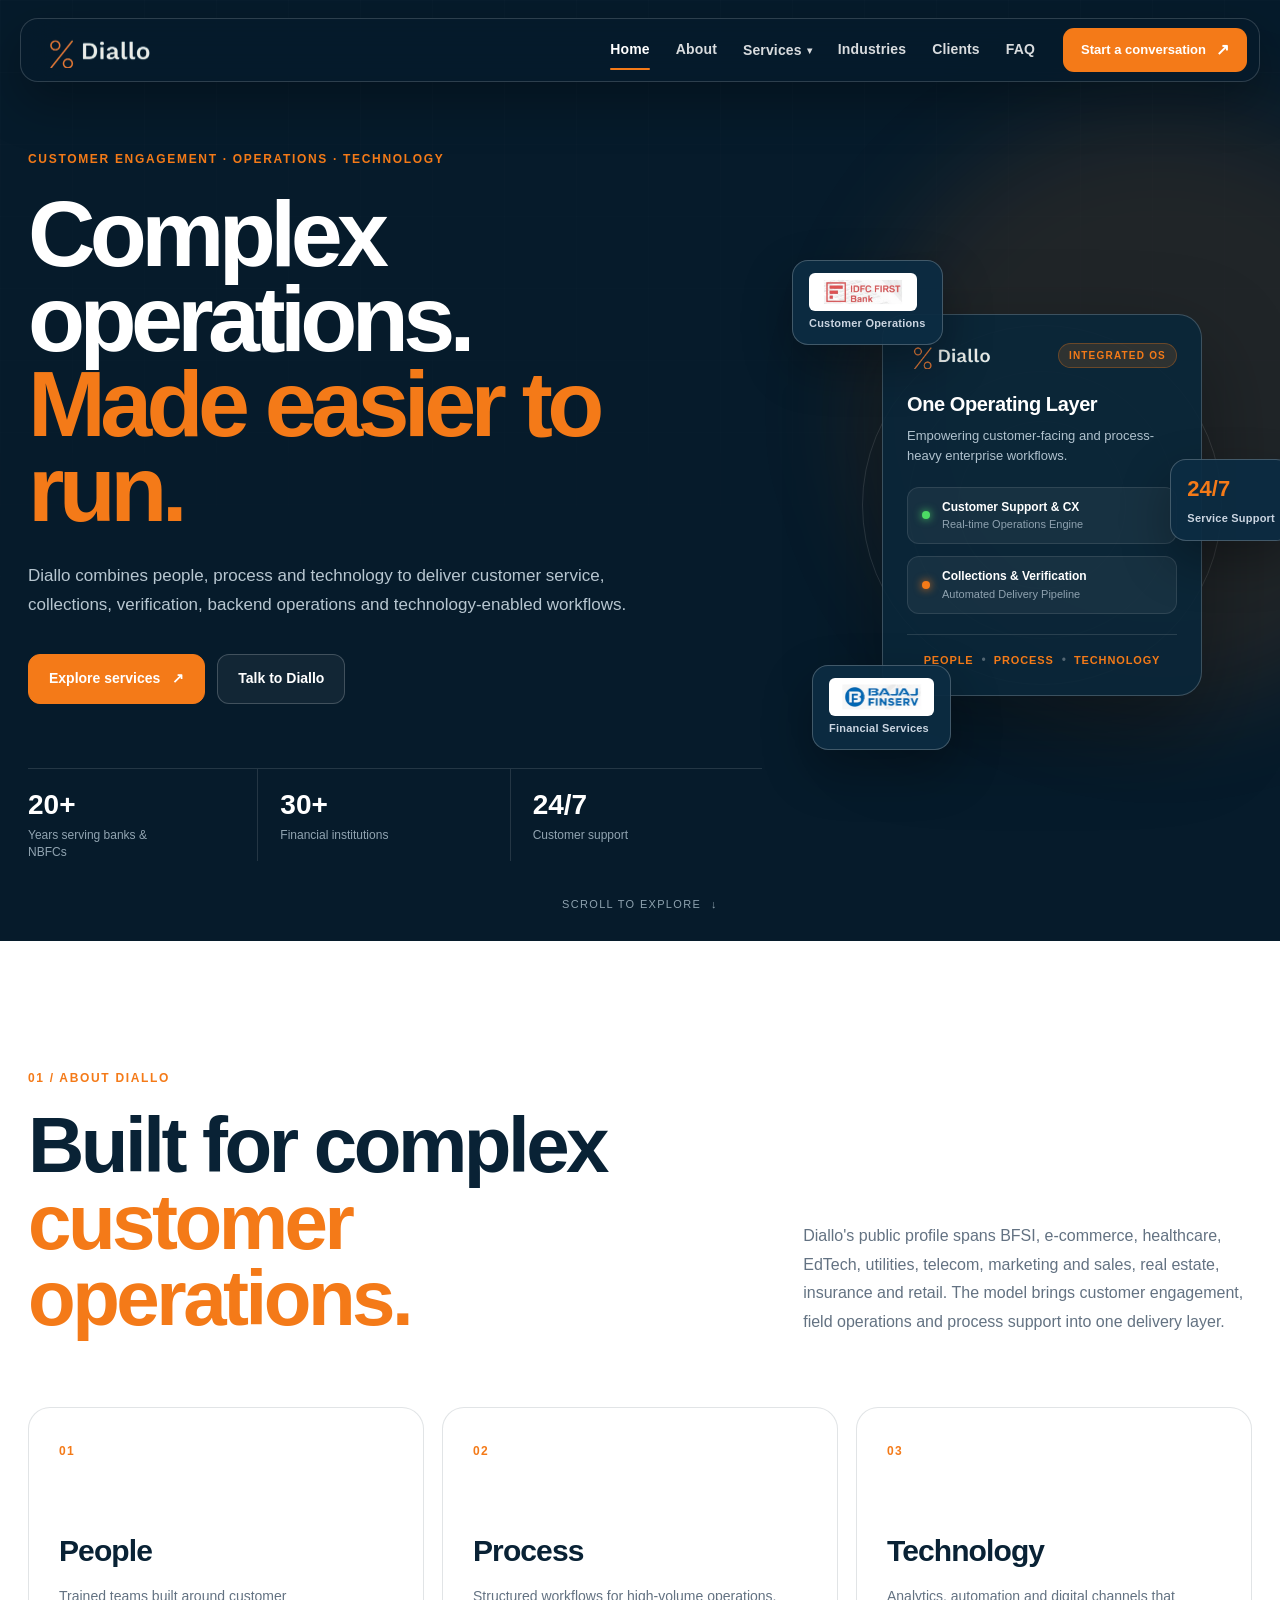
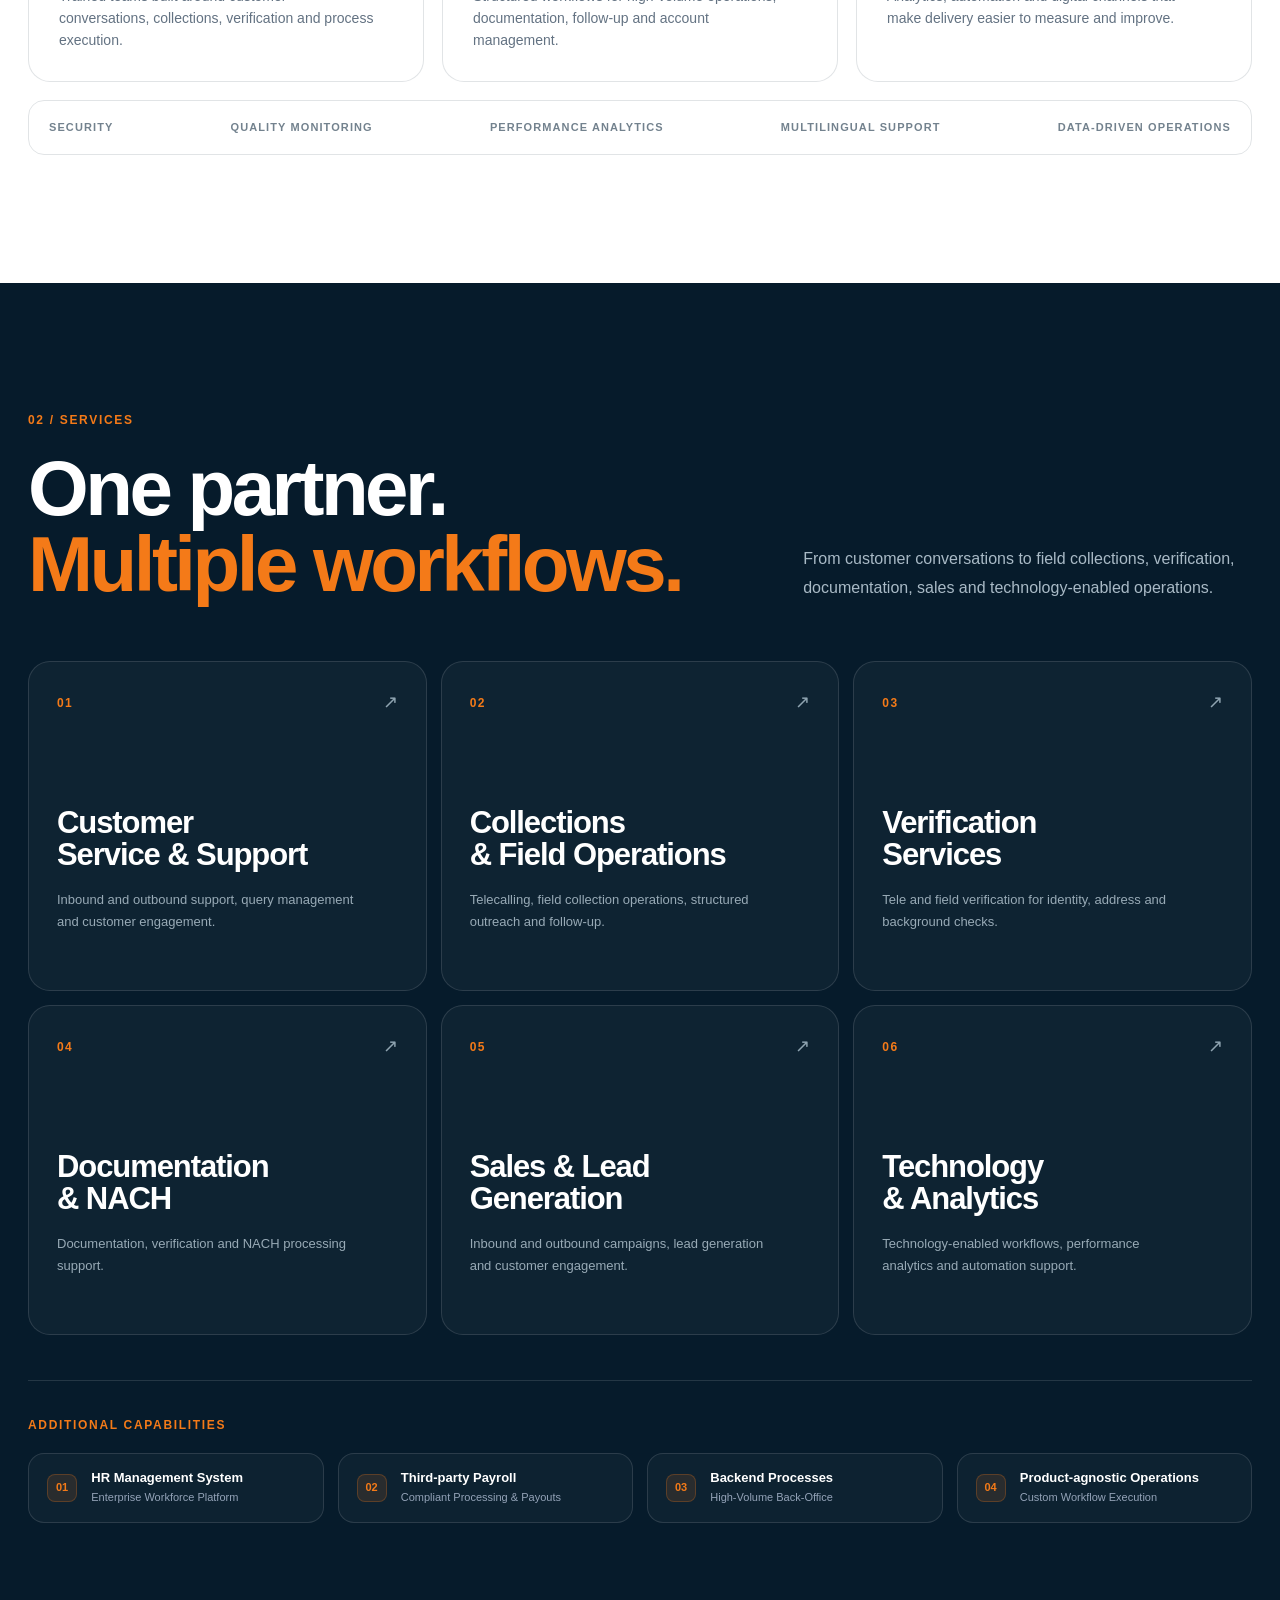
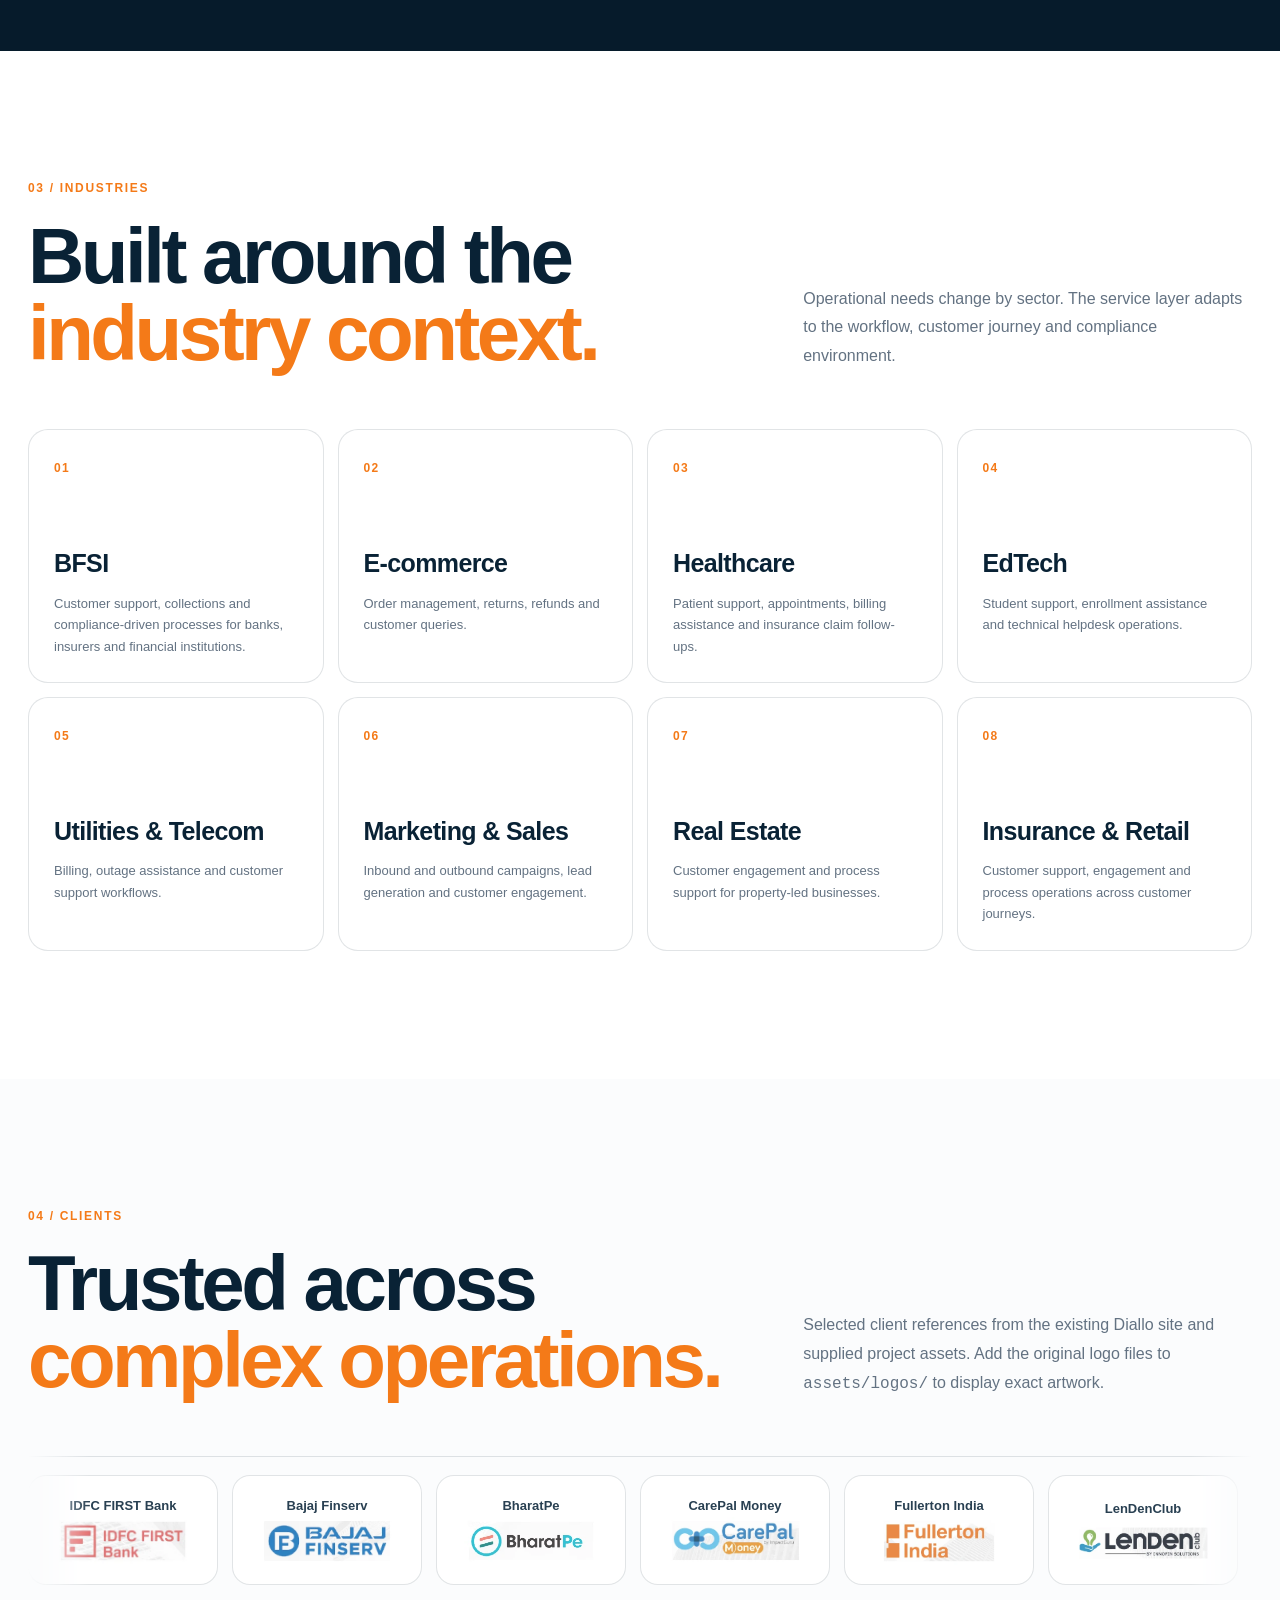
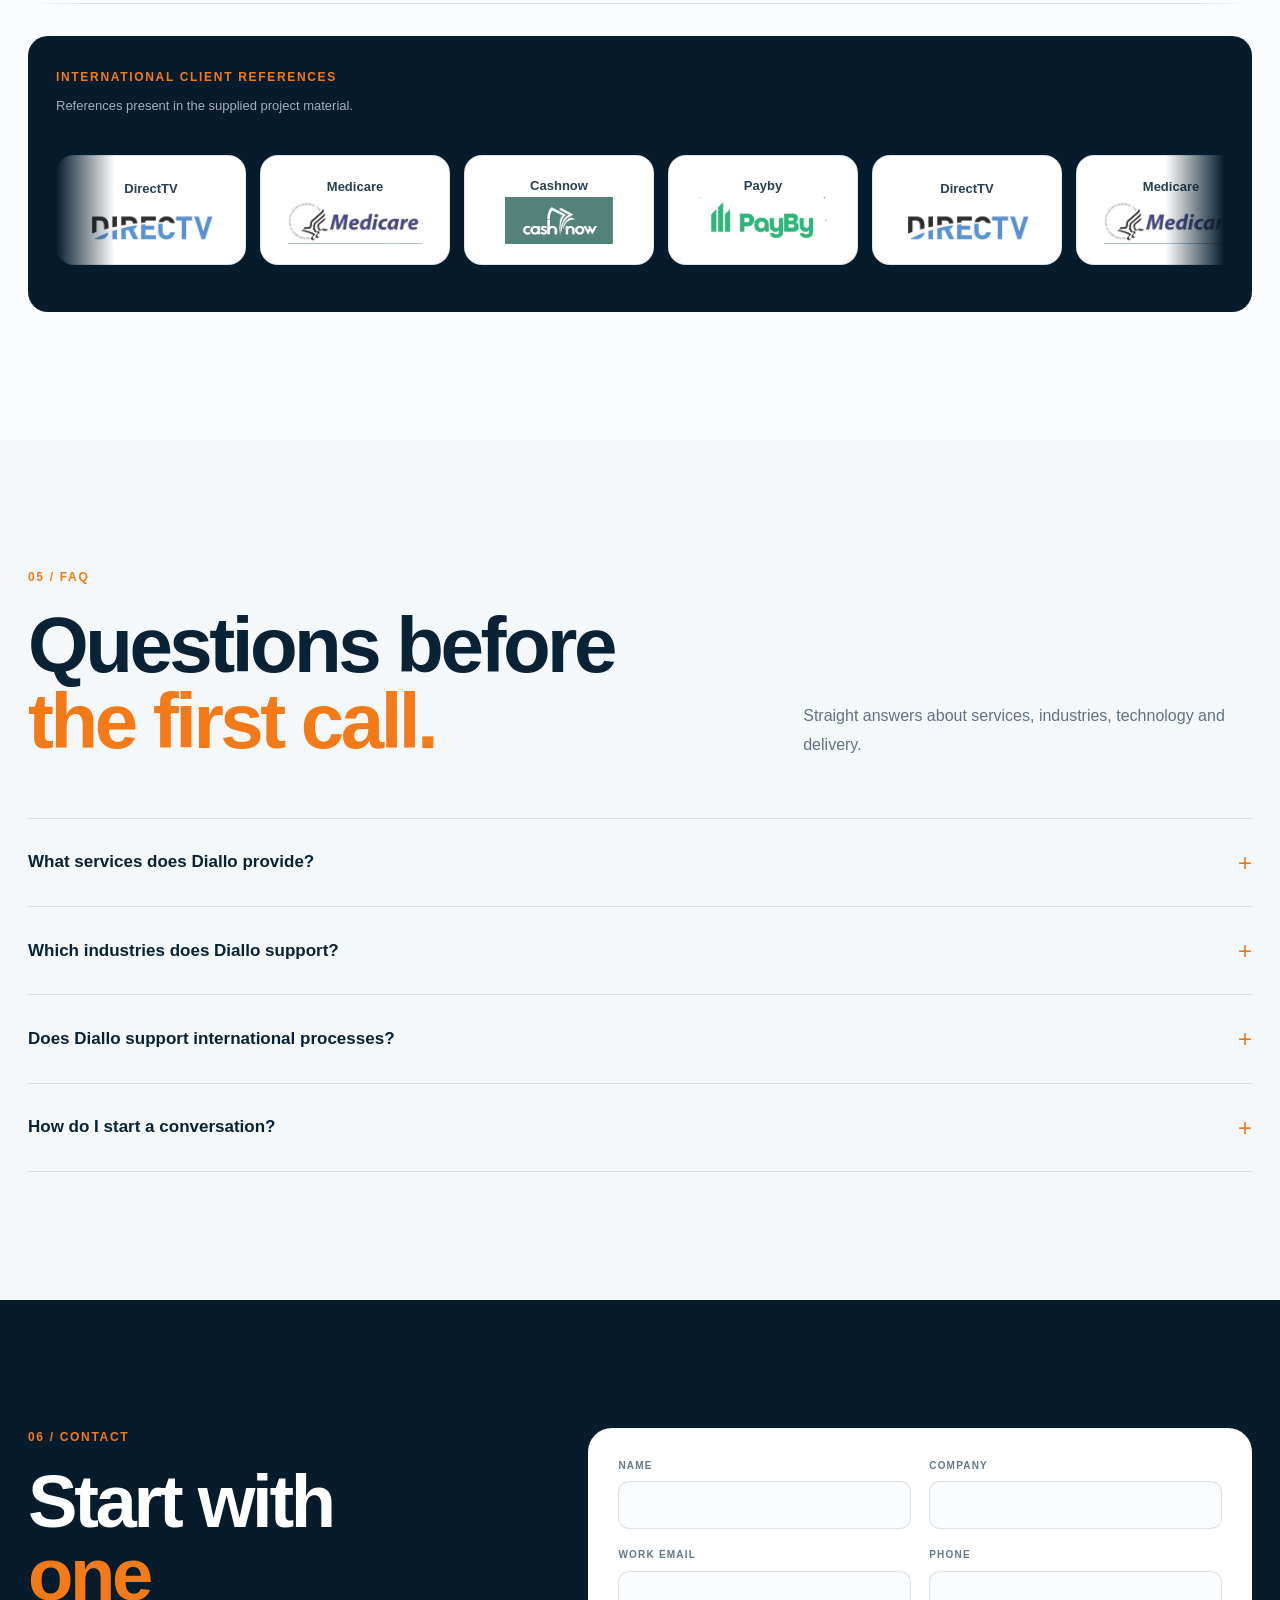
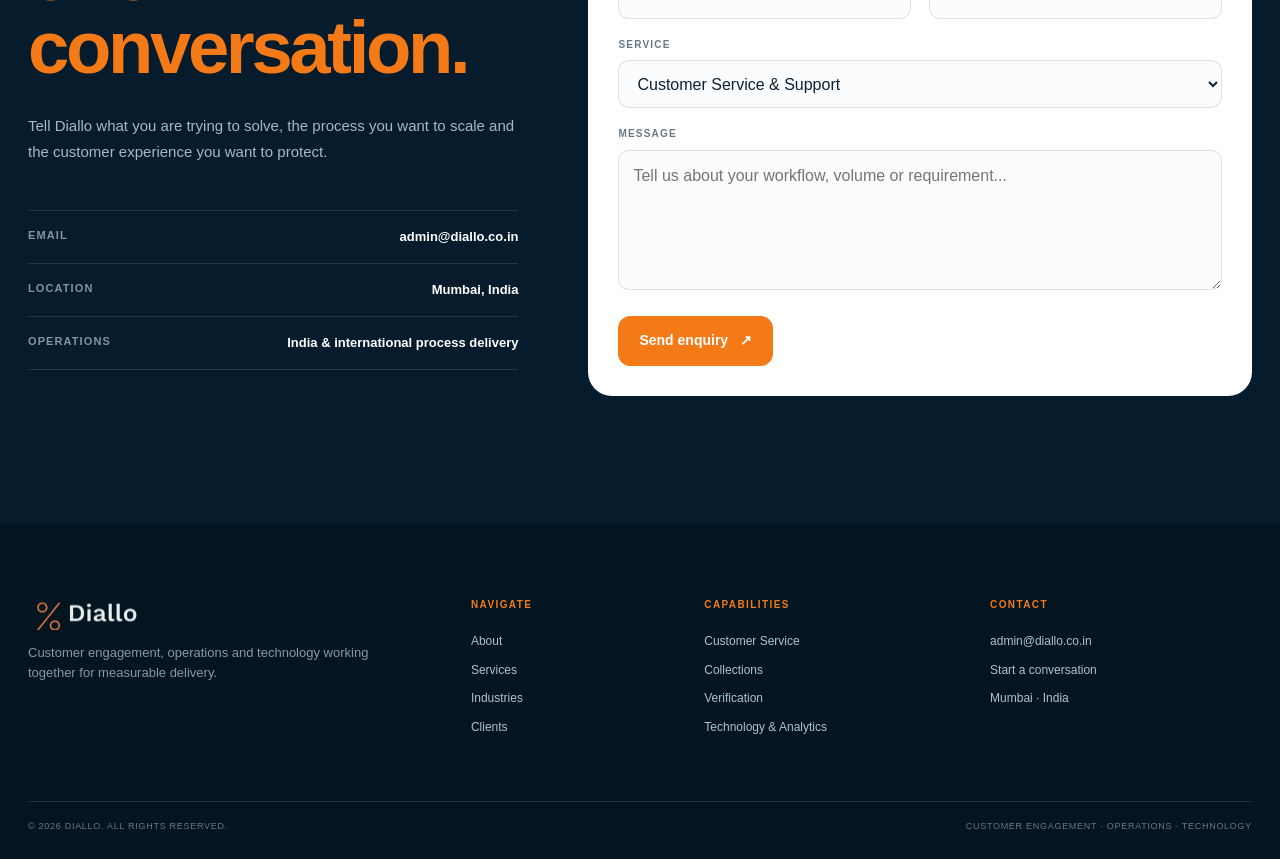
==== commit 7d6ef81e: "first commit" ====
--- a/index.html
+++ b/index.html
@@ -36,7 +36,57 @@
       <div class="nav-links">
         <a href="#home" data-scroll="home">Home</a>
         <a href="#about" data-scroll="about">About</a>
-        <a href="#services" data-scroll="services">Services</a>
+        <div class="nav-item-dropdown">
+          <a href="#services" data-scroll="services" class="dropdown-link">Services <span class="caret">▾</span></a>
+          <div class="dropdown-menu">
+            <div class="dropdown-column">
+              <span class="dropdown-title">CORE OPERATIONS</span>
+              <a href="service-detail.html?service=customer-service" class="dropdown-item">
+                <strong>Customer Service & Support</strong>
+                <small>Inbound, outbound, query resolution & CX</small>
+              </a>
+              <a href="service-detail.html?service=collections" class="dropdown-item">
+                <strong>Collections & Field Operations</strong>
+                <small>Telecalling & structured field recovery</small>
+              </a>
+              <a href="service-detail.html?service=verification" class="dropdown-item">
+                <strong>Verification Services</strong>
+                <small>Identity, address & background checks</small>
+              </a>
+              <a href="service-detail.html?service=documentation" class="dropdown-item">
+                <strong>Documentation & NACH</strong>
+                <small>Document audit & NACH mandate processing</small>
+              </a>
+              <a href="service-detail.html?service=sales" class="dropdown-item">
+                <strong>Sales & Lead Generation</strong>
+                <small>Outbound campaigns & revenue growth</small>
+              </a>
+              <a href="service-detail.html?service=technology" class="dropdown-item">
+                <strong>Technology & Analytics</strong>
+                <small>Automated workflows & operational insights</small>
+              </a>
+            </div>
+            <div class="dropdown-column">
+              <span class="dropdown-title">INDUSTRY SOLUTIONS</span>
+              <a href="service-detail.html?service=ecommerce" class="dropdown-item">
+                <strong>E-Commerce Operations</strong>
+                <small>Order management, refunds & 24/7 support</small>
+              </a>
+              <a href="service-detail.html?service=edtech" class="dropdown-item">
+                <strong>EdTech Operations</strong>
+                <small>Learner onboarding & enrollment helpdesk</small>
+              </a>
+              <a href="service-detail.html?service=healthcare" class="dropdown-item">
+                <strong>Healthcare Operations</strong>
+                <small>Patient coordination & claim follow-ups</small>
+              </a>
+              <a href="service-detail.html?service=marketing-sales" class="dropdown-item">
+                <strong>Marketing & Sales</strong>
+                <small>Omnichannel lead conversion strategies</small>
+              </a>
+            </div>
+          </div>
+        </div>
         <a href="#industries" data-scroll="industries">Industries</a>
         <a href="#clients" data-scroll="clients">Clients</a>
         <a href="#faq" data-scroll="faq">FAQ</a>
@@ -205,32 +255,32 @@
         </div>
 
         <div class="service-grid">
-          <a class="service-card reveal" href="#contact">
+          <a class="service-card reveal" href="service-detail.html?service=customer-service">
             <span class="card-number">01</span><span class="card-arrow">↗</span>
             <h3>Customer<br>Service & Support</h3>
             <p>Inbound and outbound support, query management and customer engagement.</p>
           </a>
-          <a class="service-card reveal" href="#contact">
+          <a class="service-card reveal" href="service-detail.html?service=collections">
             <span class="card-number">02</span><span class="card-arrow">↗</span>
             <h3>Collections<br>& Field Operations</h3>
             <p>Telecalling, field collection operations, structured outreach and follow-up.</p>
           </a>
-          <a class="service-card reveal" href="#contact">
+          <a class="service-card reveal" href="service-detail.html?service=verification">
             <span class="card-number">03</span><span class="card-arrow">↗</span>
             <h3>Verification<br>Services</h3>
             <p>Tele and field verification for identity, address and background checks.</p>
           </a>
-          <a class="service-card reveal" href="#contact">
+          <a class="service-card reveal" href="service-detail.html?service=documentation">
             <span class="card-number">04</span><span class="card-arrow">↗</span>
             <h3>Documentation<br>& NACH</h3>
             <p>Documentation, verification and NACH processing support.</p>
           </a>
-          <a class="service-card reveal" href="#contact">
+          <a class="service-card reveal" href="service-detail.html?service=sales">
             <span class="card-number">05</span><span class="card-arrow">↗</span>
             <h3>Sales & Lead<br>Generation</h3>
             <p>Inbound and outbound campaigns, lead generation and customer engagement.</p>
           </a>
-          <a class="service-card reveal" href="#contact">
+          <a class="service-card reveal" href="service-detail.html?service=technology">
             <span class="card-number">06</span><span class="card-arrow">↗</span>
             <h3>Technology<br>& Analytics</h3>
             <p>Technology-enabled workflows, performance analytics and automation support.</p>
@@ -240,34 +290,34 @@
         <div class="service-secondary reveal">
           <span class="secondary-title">Additional capabilities</span>
           <div class="capability-boxes">
-            <div class="capability-box">
+            <a class="capability-box" href="service-detail.html?service=hr-management">
               <span class="cap-tag">01</span>
               <div class="cap-text">
                 <strong>HR Management System</strong>
                 <small>Enterprise Workforce Platform</small>
               </div>
-            </div>
-            <div class="capability-box">
+            </a>
+            <a class="capability-box" href="service-detail.html?service=payroll">
               <span class="cap-tag">02</span>
               <div class="cap-text">
                 <strong>Third-party Payroll</strong>
                 <small>Compliant Processing & Payouts</small>
               </div>
-            </div>
-            <div class="capability-box">
+            </a>
+            <a class="capability-box" href="service-detail.html?service=backend">
               <span class="cap-tag">03</span>
               <div class="cap-text">
                 <strong>Backend Processes</strong>
                 <small>High-Volume Back-Office</small>
               </div>
-            </div>
-            <div class="capability-box">
+            </a>
+            <a class="capability-box" href="service-detail.html?service=product-agnostic">
               <span class="cap-tag">04</span>
               <div class="cap-text">
                 <strong>Product-agnostic Operations</strong>
                 <small>Custom Workflow Execution</small>
               </div>
-            </div>
+            </a>
           </div>
         </div>
       </div>
--- a/css/style.css
+++ b/css/style.css
@@ -85,6 +85,80 @@
 .nav-links a:hover,.nav-links a.active{color:#fff}
 .nav-links a.active{position:relative}
 .nav-links a.active:after{content:"";position:absolute;left:0;right:0;bottom:-9px;height:2px;background:var(--orange);border-radius:99px}
+
+.nav-item-dropdown{position:relative;display:inline-block}
+.nav-item-dropdown .dropdown-link{display:inline-flex;align-items:center;gap:5px;cursor:pointer}
+.nav-item-dropdown .caret{font-size:10px;transition:transform .25s ease}
+.nav-item-dropdown:hover .caret{transform:rotate(180deg)}
+.dropdown-menu{
+  position:absolute;
+  top:calc(100% + 14px);
+  left:-80px;
+  width:540px;
+  background:rgba(6,27,43,.96);
+  border:1px solid rgba(255,255,255,.18);
+  border-radius:20px;
+  padding:22px;
+  display:grid;
+  grid-template-columns:1fr 1fr;
+  gap:20px;
+  backdrop-filter:blur(24px);
+  -webkit-backdrop-filter:blur(24px);
+  box-shadow:0 30px 80px rgba(0,0,0,.45);
+  opacity:0;
+  visibility:hidden;
+  transform:translateY(10px);
+  transition:opacity .25s ease,transform .25s ease,visibility .25s;
+  pointer-events:none;
+  z-index:2000;
+}
+.dropdown-menu:before{
+  content:"";
+  position:absolute;
+  top:-14px;
+  left:0;
+  right:0;
+  height:14px;
+}
+.nav-item-dropdown:hover .dropdown-menu{
+  opacity:1;
+  visibility:visible;
+  transform:translateY(0);
+  pointer-events:auto;
+}
+.dropdown-column{display:flex;flex-direction:column;gap:6px}
+.dropdown-title{
+  font-size:10px;
+  letter-spacing:.14em;
+  color:var(--orange);
+  font-weight:800;
+  margin-bottom:8px;
+  text-transform:uppercase;
+}
+.dropdown-item{
+  display:block;
+  padding:10px 12px;
+  border-radius:12px;
+  transition:background .2s ease,transform .2s ease;
+}
+.dropdown-item:hover{
+  background:rgba(255,255,255,.08);
+  transform:translateX(3px);
+}
+.dropdown-item strong{
+  display:block;
+  font-size:13px;
+  color:#fff;
+  font-weight:600;
+}
+.dropdown-item small{
+  display:block;
+  font-size:11px;
+  color:#94a3b8;
+  margin-top:2px;
+  font-weight:400;
+}
+
 .nav-cta{height:44px;padding:0 18px;display:inline-flex;align-items:center;gap:10px;background:var(--orange);color:#fff;border-radius:11px;font-size:13px;font-weight:700;white-space:nowrap}
 .nav-cta span{font-size:16px}
 .menu-button{display:none;margin-left:auto;border:0;background:transparent;padding:8px}
